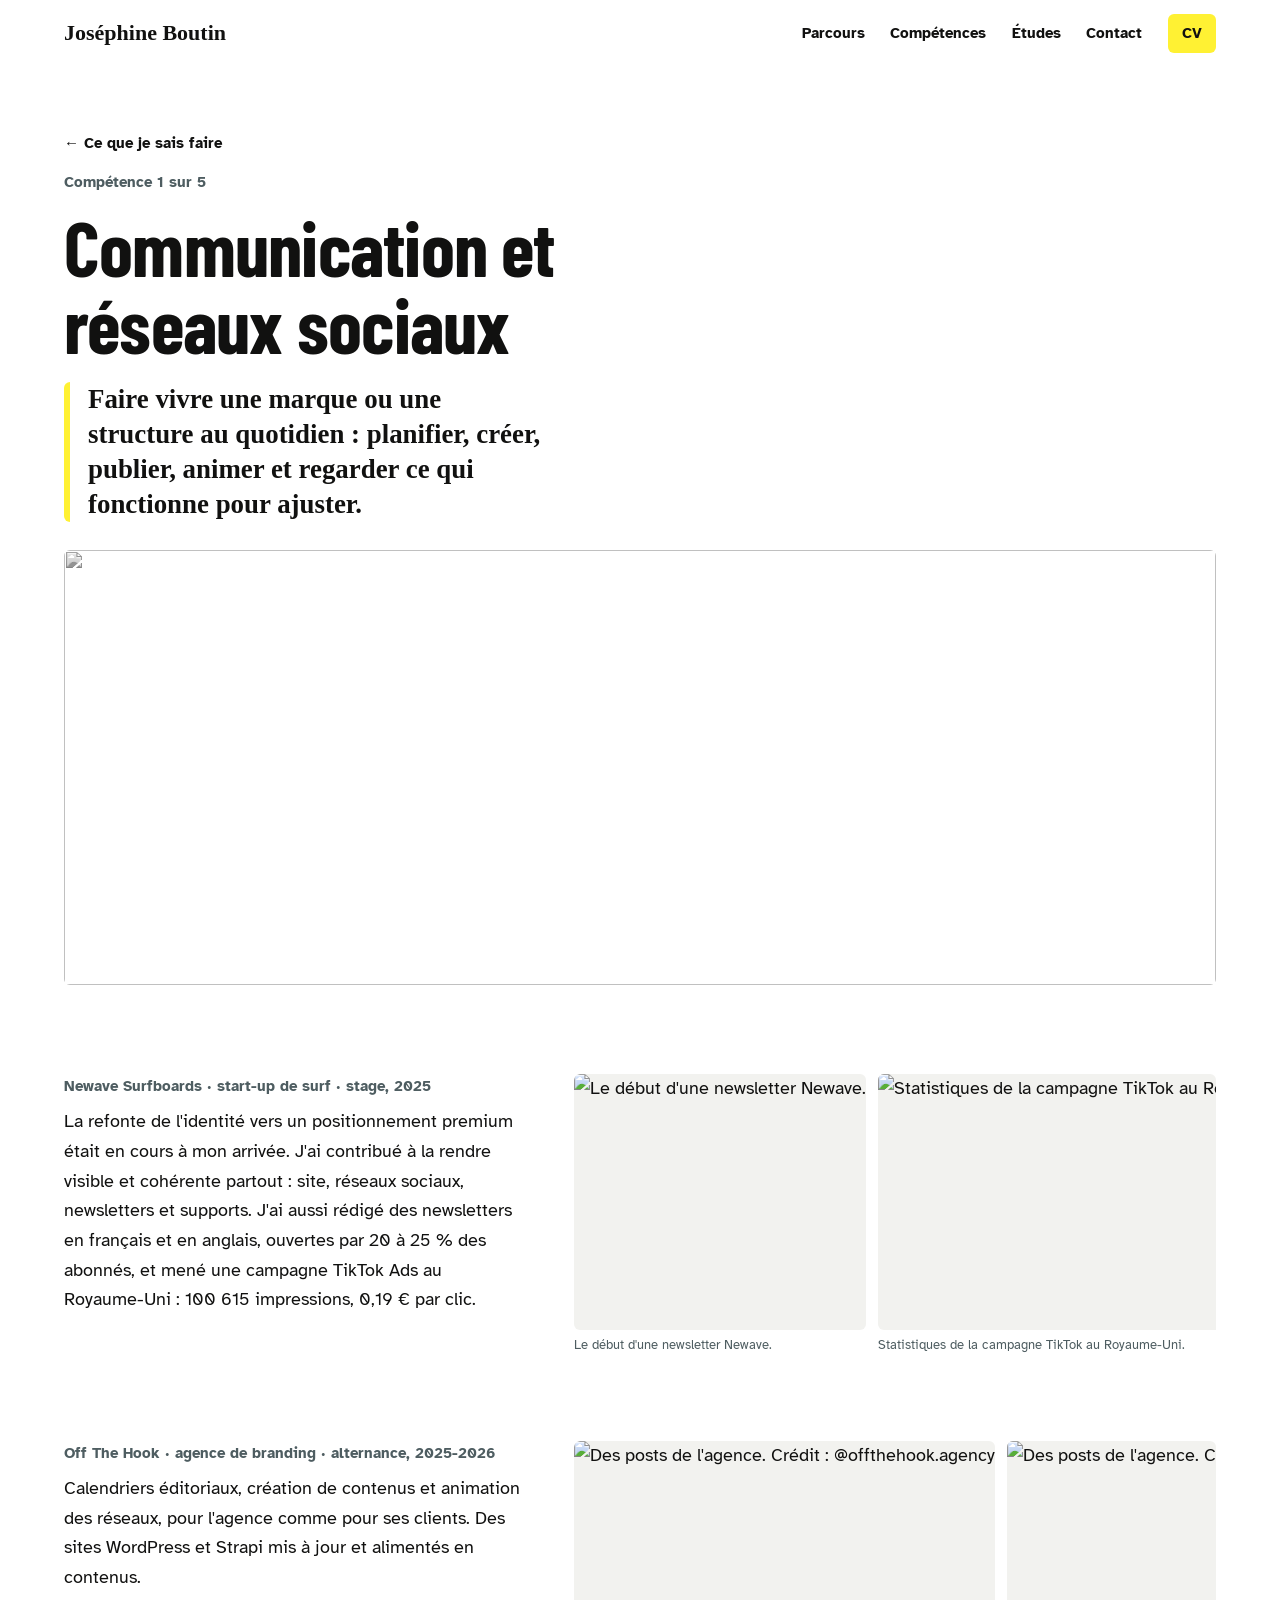
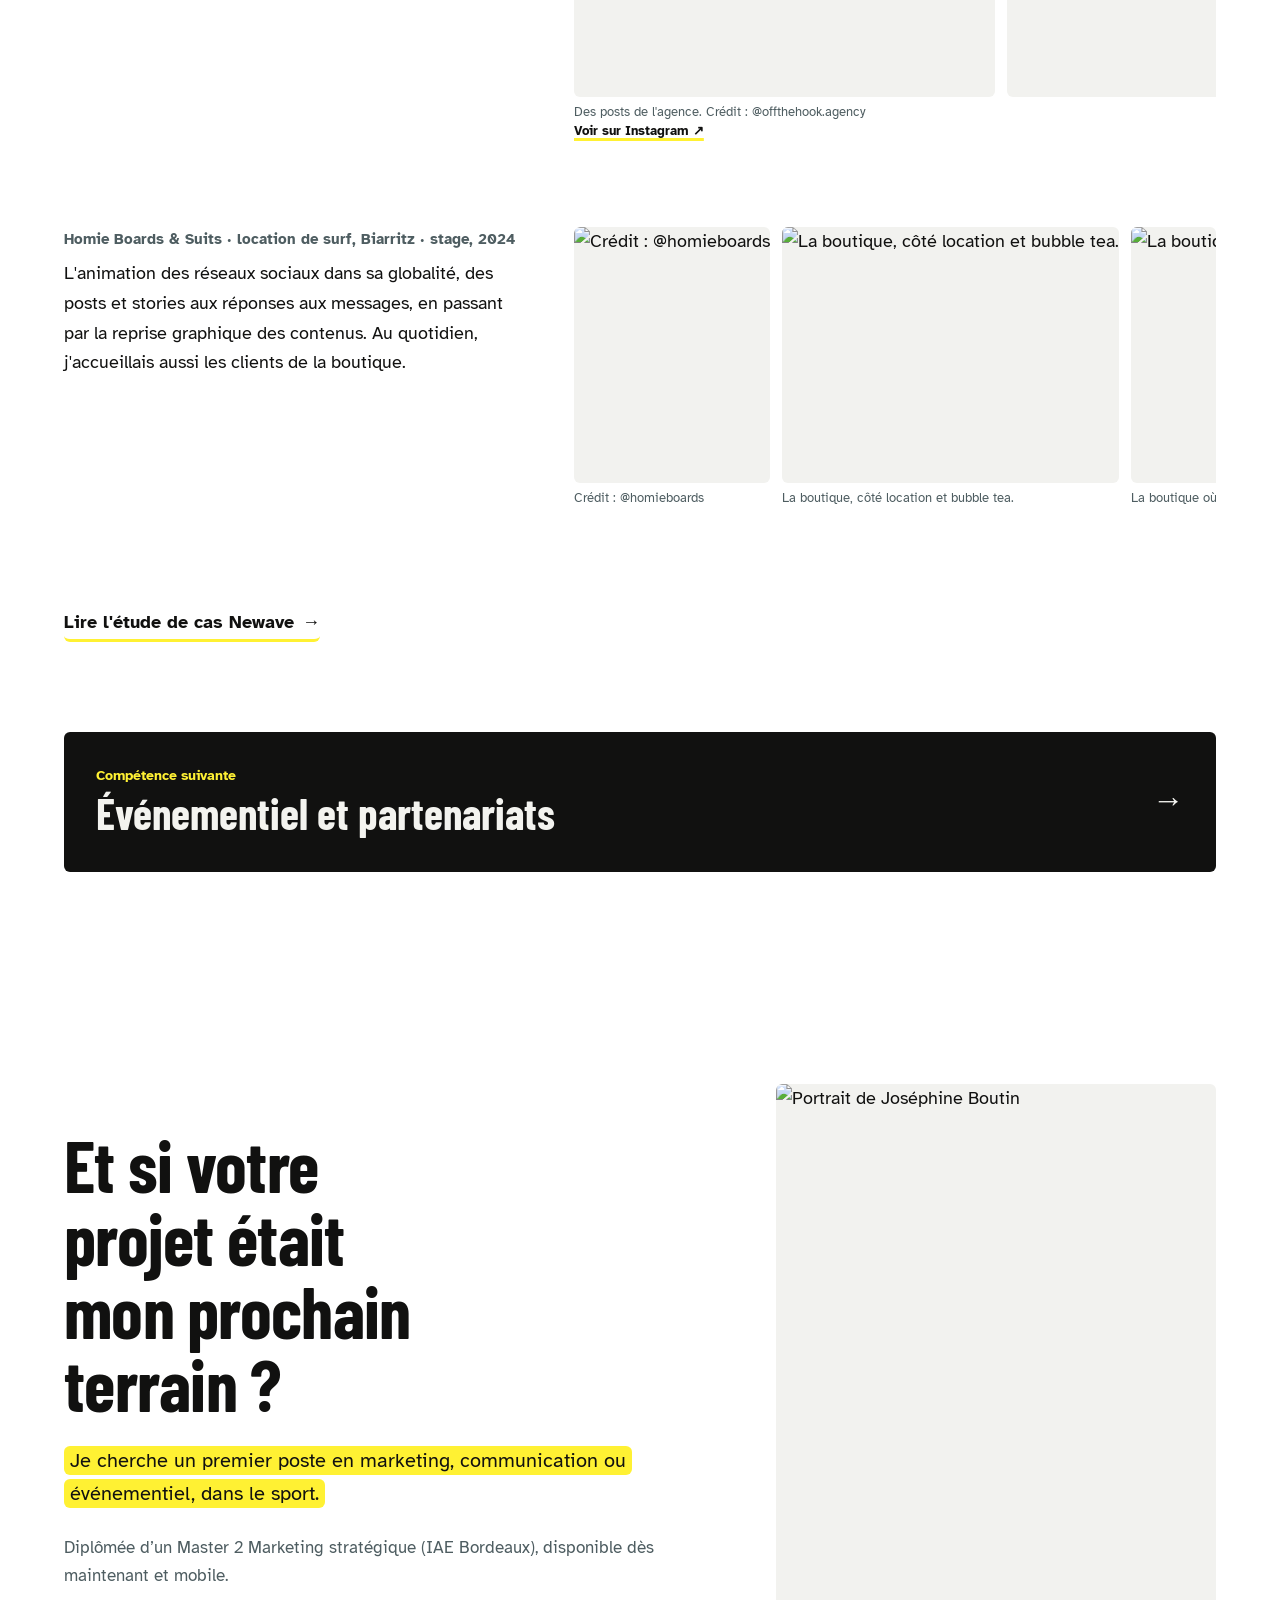
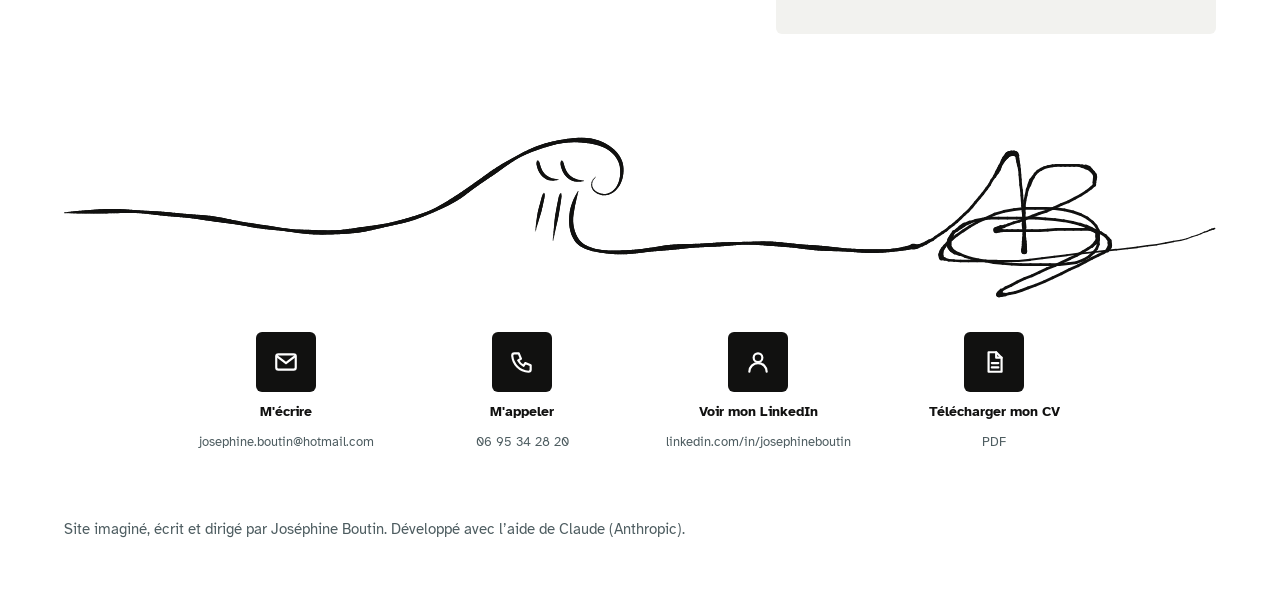
==== competence-communication.html @ 4673defe "Add files via upload" ====
<!doctype html>
<html lang="fr" class="pro" data-lock="">
<head>
<meta charset="utf-8">
<meta name="viewport" content="width=device-width, initial-scale=1, viewport-fit=cover">
<meta name="robots" content="noindex, nofollow">
<meta name="description" content="Communication et réseaux sociaux : exemples concrets et photos, portfolio de Joséphine Boutin.">
<title>Communication et réseaux sociaux, Joséphine Boutin</title>
<link rel="icon" href="images/favicon.ico" sizes="any">
<link rel="icon" type="image/png" sizes="32x32" href="images/favicon-32.png">
<link rel="icon" type="image/png" sizes="192x192" href="images/favicon-192.png">
<link rel="apple-touch-icon" href="images/apple-touch-icon.png">
<meta name="theme-color" content="#111110">
<meta property="og:type" content="website">
<meta property="og:locale" content="fr_FR">
<meta property="og:site_name" content="Joséphine Boutin, portfolio">
<meta property="og:title" content="Communication et réseaux sociaux, Joséphine Boutin">
<meta property="og:description" content="Communication et réseaux sociaux : exemples concrets et photos, portfolio de Joséphine Boutin.">
<meta property="og:image" content="https://josephineboutin.github.io/portfolio-sport/images/partage.jpg">
<meta property="og:image:width" content="1200">
<meta property="og:image:height" content="630">
<meta property="og:image:alt" content="Joséphine Boutin, marketing, communication et événementiel au service du sport">
<meta name="twitter:card" content="summary_large_image">
<link rel="stylesheet" href="https://api.fontshare.com/v2/css?f[]=zodiak@1&display=swap">
<link rel="preconnect" href="https://fonts.googleapis.com">
<link rel="preconnect" href="https://fonts.gstatic.com" crossorigin>
<link rel="stylesheet" href="https://fonts.googleapis.com/css2?family=Barlow+Condensed:wght@500;600;700&family=Atkinson+Hyperlegible:ital,wght@0,400;0,700;1,400&display=swap">
<link rel="stylesheet" href="assets/site.css">
</head>
<body>
<header class="bar">
  <div class="wrap">
    <a class="brand" href="index.html">Joséphine Boutin</a>
    <nav class="nav" aria-label="Sections"><a href="index.html#parcours">Parcours</a><a href="index.html#competences">Compétences</a><a href="index.html#etudes">Études</a><a href="index.html#contact">Contact</a><a class="nav-cv" href="cv-josephine-boutin.pdf" target="_blank" rel="noopener">CV</a></nav>
    <div class="toggle" id="mini-toggle" role="group" aria-label="Choisir la lecture">
      <span class="knob" aria-hidden="true"></span>
      <button type="button" data-mode="strategie" aria-pressed="true">Stratégie</button>
      <button type="button" data-mode="terrain" aria-pressed="false">Terrain</button>
    </div>
  </div>
  <span class="progress" aria-hidden="true"></span>
</header>
<main id="top">
  <header class="wrap sk-head">
    <a class="back" href="index.html#competences">← Ce que je sais faire</a>
    <span class="lbl">Compétence 1 sur 5</span>
    <h1 class="titre">Communication et réseaux sociaux</h1>
    <p class="sk-intro">Faire vivre une marque ou une structure au quotidien : planifier, créer, publier, animer et regarder ce qui fonctionne pour ajuster.</p>
  </header>
  <figure class="wrap sk-hero"><img src="images/carte-communication.jpg" alt="" style="view-transition-name:ph-communication;object-position:50% 50%"></figure>
  <section class="wrap sk-list">
    <article class="ex"><div><p class="ex-l">Newave Surfboards · start-up de surf · stage, 2025</p><div class="ex-t"><p>La refonte de l'identité vers un positionnement premium était en cours à mon arrivée. J'ai contribué à la rendre visible et cohérente partout : site, réseaux sociaux, newsletters et supports. J'ai aussi rédigé des newsletters en français et en anglais, ouvertes par 20 à 25 % des abonnés, et mené une campagne TikTok Ads au Royaume-Uni : 100 615 impressions, 0,19 € par clic.</p></div></div><div class="strip"><figure><img src="images/newave-newsletter-net.jpg" alt="Le début d'une newsletter Newave." data-cap="Le début d'une newsletter Newave." loading="lazy"><figcaption>Le début d'une newsletter Newave.</figcaption></figure><figure><img src="images/newave-doc-tiktok.jpg" alt="Statistiques de la campagne TikTok au Royaume-Uni." data-cap="Statistiques de la campagne TikTok au Royaume-Uni." loading="lazy"><figcaption>Statistiques de la campagne TikTok au Royaume-Uni.</figcaption></figure><figure><img src="images/newave-doc-site.jpg" alt="Supports graphiques disponibles sur les pages produit du site." data-cap="Supports graphiques disponibles sur les pages produit du site." loading="lazy"><figcaption>Supports graphiques disponibles sur les pages produit du site.</figcaption></figure></div></article>
    <article class="ex"><div><p class="ex-l">Off The Hook · agence de branding · alternance, 2025-2026</p><div class="ex-t"><p>Calendriers éditoriaux, création de contenus et animation des réseaux, pour l'agence comme pour ses clients. Des sites WordPress et Strapi mis à jour et alimentés en contenus.</p></div></div><div class="strip"><figure><img src="images/oth-insta-1.jpg" alt="Des posts de l'agence. Crédit : @offthehook.agency" data-cap="Des posts de l'agence. Crédit : @offthehook.agency" loading="lazy"><figcaption>Des posts de l'agence. Crédit : @offthehook.agency <a class="ig" href="https://www.instagram.com/offthehook.agency/" target="_blank" rel="noopener">Voir sur Instagram ↗</a></figcaption></figure><figure><img src="images/oth-insta-2.jpg" alt="Des posts de l'agence. Crédit : @offthehook.agency" data-cap="Des posts de l'agence. Crédit : @offthehook.agency" loading="lazy"></figure></div></article>
    <article class="ex"><div><p class="ex-l">Homie Boards & Suits · location de surf, Biarritz · stage, 2024</p><div class="ex-t"><p>L'animation des réseaux sociaux dans sa globalité, des posts et stories aux réponses aux messages, en passant par la reprise graphique des contenus. Au quotidien, j'accueillais aussi les clients de la boutique.</p></div></div><div class="strip"><figure><img src="images/homie-planches.jpg" alt="Crédit : @homieboards" data-cap="Crédit : @homieboards" loading="lazy"><figcaption>Crédit : @homieboards</figcaption></figure><figure><img src="images/homie-boutique-2.jpg" alt="La boutique, côté location et bubble tea." data-cap="La boutique, côté location et bubble tea." loading="lazy"><figcaption>La boutique, côté location et bubble tea.</figcaption></figure><figure><img src="images/homie-boutique-1.jpg" alt="La boutique où je travaillais en 2024." data-cap="La boutique où je travaillais en 2024." loading="lazy"><figcaption>La boutique où je travaillais en 2024.</figcaption></figure><figure><img src="images/homie-avis.jpg" alt="Un avis laissé par un client sur Google." data-cap="Un avis laissé par un client sur Google." loading="lazy"><figcaption>Un avis laissé par un client sur Google.</figcaption></figure></div></article>
    <a class="sk-related" href="etude-newave.html">Lire l'étude de cas Newave <i aria-hidden="true">→</i></a>
  </section>
  <div class="wrap"><a class="sk-next" href="competence-evenementiel.html"><span><small>Compétence suivante</small><b>Événementiel et partenariats</b></span><i aria-hidden="true">→</i></a></div>
  <footer class="wrap end" id="contact" aria-labelledby="t-end">
    <div class="end-head">
      <div class="end-txt">
    <h2 class="titre" id="t-end">Et si votre projet était mon prochain terrain ?</h2>
    <p class="lead"><span class="hl hl-lead">Je cherche un premier poste en marketing, communication ou événementiel, dans le sport.</span></p>
    <p class="lead-sub">Diplômée d’un Master 2 Marketing stratégique (IAE Bordeaux), disponible dès maintenant et mobile.</p>
      </div>
      <figure class="portrait"><img src="images/portrait-josephine.jpg" alt="Portrait de Joséphine Boutin" width="1200" height="1500"></figure>
    </div>
    <canvas class="sign" id="sign" aria-label="Ma signature : une ligne qui devient vague, puis mes initiales"></canvas>
    <div class="contact">
      <a class="c-mail" href="mailto:josephine.boutin@hotmail.com"><span class="ic"><svg viewBox="0 0 24 24" aria-hidden="true"><rect x="3" y="5" width="18" height="14" rx="2"></rect><path d="M3.5 6.5 12 13l8.5-6.5"></path></svg></span>M'écrire<small>josephine.boutin@hotmail.com</small></a>
      <a class="c-tel" href="tel:+33695342820"><span class="ic"><svg viewBox="0 0 24 24" aria-hidden="true"><path d="M5 4h4l2 5-2.5 1.5a11 11 0 0 0 5 5L15 13l5 2v4a2 2 0 0 1-2 2A16 16 0 0 1 3 6a2 2 0 0 1 2-2"></path></svg></span>M'appeler<small>06 95 34 28 20</small></a>
      <a class="c-in" href="https://www.linkedin.com/in/josephineboutin/" target="_blank" rel="noopener"><span class="ic"><svg viewBox="0 0 24 24" aria-hidden="true"><circle cx="12" cy="8" r="4"></circle><path d="M4 21a8 8 0 0 1 16 0"></path></svg></span>Voir mon LinkedIn<small>linkedin.com/in/josephineboutin</small></a>
      <a class="c-cv" href="cv-josephine-boutin.pdf" target="_blank" rel="noopener"><span class="ic"><svg viewBox="0 0 24 24" aria-hidden="true"><path d="M7 3h7l5 5v13H7z"></path><path d="M14 3v5h5"></path><path d="M10 13h6M10 17h6"></path></svg></span>Télécharger mon CV<small>PDF</small></a>
    </div>
  </footer>
  <p class="wrap proto">Site imaginé, écrit et dirigé par Joséphine Boutin. Développé avec l’aide de Claude (Anthropic).</p>
</main>
<canvas id="wake" aria-hidden="true"></canvas>
<canvas id="wipe" aria-hidden="true"></canvas>
<div class="cursor" aria-hidden="true"></div>
<script src="assets/site.js"></script>
</body>
</html>
---- assets/site.css ----
/* Layout : ouverture plein écran avec la courbe en fond et le choix de lecture, cartes des études, étude de cas en chapitres avec une barre de chapitres collante, bande de visuels horizontale, bande jaune, conclusion en preuves décalées, signature et contacts. */
@property --bg { syntax: "<color>"; inherits: true; initial-value: #FFFFFF; }
@property --fg { syntax: "<color>"; inherits: true; initial-value: #111110; }
@property --soft { syntax: "<color>"; inherits: true; initial-value: #4E5D61; }
@property --surface { syntax: "<color>"; inherits: true; initial-value: #EEF4F5; }
@property --ink { syntax: "<color>"; inherits: true; initial-value: #111110; }
@property --field { syntax: "<color>"; inherits: true; initial-value: #DCE8EA; }
@property --zw { syntax: "<number>"; inherits: true; initial-value: 340; }
@property --zls { syntax: "<length-percentage>"; inherits: true; initial-value: 0em; }

:root {
  /* Palette validée */
  --jaune: #FFF133;
  --jaune-pale: #FFF7B0;
  --encre: #111110;
  --galet: #F3F3EF;
  --ocean: #16323A;
  --ocean-profond: #0C1E24;
  --gris-clair: #B4B3AA;
  /* Rôles, lecture Stratégie */
  --bg: #FFFFFF;
  --fg: #111110;
  --soft: #4E5D61;
  --surface: #EEF4F5;
  --ink: #111110;
  --field: #DCE8EA;
  --zw: 340;
  --curvefill: #FFF7B0;
  --zls: 0em;
  /* Polices validées */
  --f-sig: "Zodiak-Variable", "Zodiak", Georgia, "Times New Roman", serif;
  --f-titre: "Barlow Condensed", "Arial Narrow", sans-serif;
  --f-texte: "Atkinson Hyperlegible", "Helvetica Neue", Arial, sans-serif;
  --ease: cubic-bezier(.65, 0, .25, 1);
  --t: 700ms;
  color-scheme: light;
  transition: --bg var(--t) var(--ease), --fg var(--t) var(--ease), --soft var(--t) var(--ease),
              --surface var(--t) var(--ease), --ink var(--t) var(--ease), --field var(--t) var(--ease),
              --zw 1100ms var(--ease), --zls 1100ms var(--ease);
}
:root[data-lecture="terrain"] {
  --bg: #0C1E24;
  --fg: #F3F3EF;
  --soft: #A3B6BA;
  --surface: #13303A;
  --field: #275868;
  --ink: #FFF133;
  --zw: 900;
  --zls: -0.025em;
  color-scheme: dark;
}
:root.instant, :root.instant *, :root.instant *::before, :root.instant *::after { transition: none !important; }
@media (prefers-reduced-motion: reduce) {
  :root { transition: none; }
  *, *::before, *::after { transition-duration: 0ms !important; animation: none !important; }
}
html { scroll-behavior: smooth; }
@media (prefers-reduced-motion: reduce) { html { scroll-behavior: auto; } }
body { margin: 0; overflow-x: clip; background: var(--bg); color: var(--fg); font-family: var(--f-texte); font-size: 18px; line-height: 1.65; -webkit-font-smoothing: antialiased; }
body::before { content: ""; position: fixed; inset: 0 0 auto; height: env(safe-area-inset-top, 0px); z-index: 30; background: var(--bg); }
/* Grille : une seule colonne de contenu de 1240 px au plus, des marges latérales qui grandissent avec l'écran, et une échelle d'espacements unique */
:root { --gut: clamp(20px, 5vw, 72px); --maxw: 1240px; --edge: max(var(--gut), (100vw - var(--maxw)) / 2); --s-section: clamp(72px, 9vw, 128px); --s-block: clamp(32px, 4vw, 56px); --s-gap: 24px; }
.wrap { max-width: calc(var(--maxw) + 2 * var(--gut)); box-sizing: border-box; margin-inline: auto; padding-left: max(var(--gut), env(safe-area-inset-left, 0px)); padding-right: max(var(--gut), env(safe-area-inset-right, 0px)); }
p, blockquote, figure { margin: 0; }
h1, h2, h3, h4 { margin: 0; text-wrap: balance; }
a { color: inherit; }
:focus-visible { outline: 3px solid var(--ocean); outline-offset: 3px; border-radius: 4px; }
:root[data-lecture="terrain"] :focus-visible { outline-color: var(--jaune); }

.titre { font-family: var(--f-titre); font-weight: 700; line-height: 1.02; }
.disp { font-family: var(--f-sig); font-weight: var(--zw); letter-spacing: var(--zls); line-height: .96; text-wrap: balance; }
.lbl { font-size: 15px; font-weight: 700; color: var(--soft); }
.hl { background: linear-gradient(transparent 58%, var(--jaune) 58%); padding-inline: 2px; -webkit-box-decoration-break: clone; box-decoration-break: clone; }
.hl-lead { background: var(--jaune); color: var(--encre); padding: 1px 6px; border-radius: 4px; }
:root[data-lecture="terrain"] .hl.hl-lead { background: var(--jaune); color: var(--encre); }
:root[data-lecture="terrain"] .hl { background: none; color: var(--jaune); }
.check { font-size: .8em; font-weight: 700; background: var(--jaune-pale); color: var(--encre); padding: 1px 8px; border-radius: 999px; white-space: nowrap; }

/* Barre */
.bar { position: sticky; top: env(safe-area-inset-top, 0px); z-index: 25; background: color-mix(in srgb, var(--bg) 90%, transparent); backdrop-filter: blur(10px); -webkit-backdrop-filter: blur(10px); }
.bar .wrap { display: flex; align-items: center; justify-content: space-between; gap: 16px; padding-block: 14px; min-height: 40px; }
.brand { font-family: var(--f-sig); font-weight: 800; font-size: 22px; text-decoration: none; white-space: nowrap; }
.progress { position: absolute; left: 0; bottom: 0; height: 3px; width: 100%; background: var(--ocean); transform-origin: 0 50%; transform: scaleX(0); }
:root[data-lecture="terrain"] .progress { background: var(--jaune); }
.toggle { position: relative; display: grid; grid-template-columns: 1fr 1fr; background: var(--surface); border-radius: 999px; padding: 4px; flex-shrink: 0; transition: opacity 400ms var(--ease), transform 400ms var(--ease); }
.toggle.away { opacity: 0; transform: translateY(-8px); pointer-events: none; }
.toggle button { position: relative; z-index: 1; appearance: none; border: 0; background: none; font-family: var(--f-texte); font-weight: 700; font-size: 15px; color: var(--fg); padding: 9px 18px; border-radius: 999px; cursor: pointer; transition: color var(--t) var(--ease); }
.toggle button[aria-pressed="true"] { color: var(--encre); }
.toggle .knob { position: absolute; z-index: 0; top: 4px; bottom: 4px; left: 4px; width: calc(50% - 4px); border-radius: 999px; background: var(--jaune); transition: transform var(--t) var(--ease); }
:root[data-lecture="terrain"] .toggle .knob { transform: translateX(100%); }
@media (max-width: 420px) { .toggle button { padding: 8px 12px; font-size: 14px; } .brand { font-size: 17px; } }

/* Diptyque */
.duo { display: grid; }
.duo > .v, .tracks > .v { grid-area: 1 / 1; min-width: 0; transition: opacity 520ms var(--ease), transform 620ms var(--ease), filter 520ms var(--ease), visibility 0s linear 0s; }
:root:not([data-lecture="terrain"]) .duo > .v[data-v="terrain"],
:root[data-lecture="terrain"] .duo > .v[data-v="strategie"],
:root:not([data-lecture="terrain"]) .tracks > .v[data-v="terrain"],
:root[data-lecture="terrain"] .tracks > .v[data-v="strategie"] {
  opacity: 0; transform: translateY(14px); filter: blur(4px); visibility: hidden; pointer-events: none;
  transition: opacity 360ms var(--ease), transform 360ms var(--ease), filter 360ms var(--ease), visibility 0s linear 360ms;
}

/* Scènes avec courbe en fond */
.stage { position: relative; overflow: hidden; }
.curve { position: absolute; inset: 0; }
.curve canvas { position: absolute; inset: 0; width: 100%; height: 100%; display: block; }
.stage > .wrap { position: relative; z-index: 1; pointer-events: none; }
.stage > .wrap a, .stage > .wrap button { pointer-events: auto; }
.pin { position: absolute; z-index: 3; width: 30px; height: 30px; margin: -15px 0 0 -15px; border: 0; padding: 0; background: none; cursor: pointer; opacity: 0; transform: scale(.4); transition: opacity 400ms var(--ease), transform 500ms var(--ease); }
.pin.on { opacity: 1; transform: none; }
@keyframes pulse { 0%, 100% { transform: scale(1); opacity: .6; } 50% { transform: scale(1.25); opacity: .25; } }
.pin::after { content: ""; position: absolute; inset: 2px; border-radius: 50%; border: 2px solid var(--jaune); animation: pulse 2.6s var(--ease) infinite; }
.pin::before { content: ""; position: absolute; inset: 7px; border-radius: 50%; background: var(--jaune); box-shadow: 0 0 0 3px var(--encre); transition: transform 250ms var(--ease); }
.pin.formation::before { background: var(--ocean); box-shadow: 0 0 0 3px var(--encre), inset 0 0 0 2px #FFFFFF; }
.pin.formation::after { border-color: var(--ocean); }
.pin.suite::before { background: #FFFFFF; box-shadow: 0 0 0 3px var(--encre); }
.pin:hover::before, .pin:focus-visible::before, .pin[aria-expanded="true"]::before { transform: scale(1.35); }
:root[data-lecture="terrain"] .pin, :root[data-lecture="terrain"] .pin.on { opacity: 0; pointer-events: none; }
.pin-label { position: absolute; left: 50%; bottom: 30px; transform: translateX(-50%); white-space: nowrap; font-family: var(--f-texte); font-weight: 700; font-size: 13px; color: var(--encre); background: #FFFFFF; padding: 2px 9px; border-radius: 999px; box-shadow: 0 1px 4px rgba(17,17,16,.14); pointer-events: none; }
.pin.below .pin-label { bottom: auto; top: 30px; }
@media (max-width: 760px) { .pin-label { display: none; } }
.tip { position: absolute; z-index: 6; pointer-events: none; width: min(340px, 80vw); background: var(--encre); color: var(--galet); border-radius: 12px; padding: 14px 16px; font-size: 15px; line-height: 1.5; box-shadow: 0 10px 30px rgba(17,17,16,.2); }
.tip strong { display: block; font-family: var(--f-titre); font-size: 22px; line-height: 1.1; color: var(--jaune); margin-bottom: 4px; }
.tip .when { display: block; font-weight: 700; color: var(--gris-clair); font-size: 13px; margin-bottom: 2px; }
.tick, .axis { position: absolute; z-index: 2; font-size: 13px; font-weight: 700; color: var(--soft); white-space: nowrap; pointer-events: none; transition: opacity 400ms var(--ease); }
.tick { transform: translateX(-50%); }
.axis { font-weight: 400; }
.curve-title { position: absolute; z-index: 2; margin: 0; font-size: clamp(24px, 2.4vw, 32px); color: var(--fg); pointer-events: none; }
.legend-pins { position: absolute; z-index: 2; left: var(--edge); display: flex; gap: 14px; font-size: 13px; font-weight: 700; color: var(--soft); pointer-events: none; transition: opacity 400ms var(--ease); }
.legend-pins i { display: inline-block; width: 11px; height: 11px; border-radius: 50%; margin-right: 6px; vertical-align: -1px; box-shadow: 0 0 0 2px var(--encre); }
@media (max-width: 760px) { .curve[data-curve="newave"] .tick { display: none; } }
:root[data-lecture="terrain"] .tick, :root[data-lecture="terrain"] .axis, :root[data-lecture="terrain"] .legend-pins { opacity: 0; }

/* Ouverture */
.hero .stage-text { padding-block: var(--s-block) 0; display: grid; gap: var(--s-gap); }
.hero .who { font-size: clamp(52px, 8vw, 112px); line-height: .9; }
.hero h1 { font-size: clamp(28px, 3.4vw, 46px); line-height: 1.12; max-width: 30em; }
.hero .intro { font-size: 18px; max-width: 60ch; }
.chooser { display: grid; grid-template-columns: repeat(2, minmax(0, 260px)); gap: 16px; margin-top: 8px; }
@media (max-width: 560px) { .chooser { grid-template-columns: 1fr 1fr; } }
.choice { appearance: none; text-align: left; border: 2px solid var(--fg); background: var(--bg); color: var(--fg); border-radius: 16px; padding: 14px 16px; cursor: pointer; display: grid; gap: 4px; font-family: var(--f-texte); transition: background var(--t) var(--ease), color var(--t) var(--ease), transform 250ms var(--ease), border-color var(--t) var(--ease); }
.choice:hover { transform: translateY(-3px); }
.choice b { font-family: var(--f-sig); font-weight: 800; font-size: 26px; line-height: 1; }
.choice span { font-size: 14px; line-height: 1.4; }
.choice[aria-pressed="true"] { background: var(--jaune); color: var(--encre); border-color: var(--jaune); }
.hero .stage-foot { height: clamp(280px, 30vw, 380px); }

/* Cartes */
.projects { padding-block: var(--s-section); display: grid; gap: var(--s-block); }
.projects > h2 { font-size: clamp(30px, 3.4vw, 42px); }
.cards { display: grid; grid-template-columns: repeat(3, minmax(0, 1fr)); gap: var(--s-gap); }
@media (max-width: 880px) { .cards { grid-template-columns: 1fr; } }
.card { position: relative; display: grid; grid-template-rows: auto 1fr auto; gap: 18px; min-height: 320px; padding: 24px; text-decoration: none; overflow: hidden; border-radius: 16px; background: var(--surface); isolation: isolate; transition: color 400ms var(--ease), transform 400ms var(--ease); }
.card .ph { position: absolute; inset: 0; z-index: -1; opacity: 0; transform: scale(1.06); transition: opacity 500ms var(--ease), transform 900ms var(--ease); }
.card .ph::after { content: ""; position: absolute; inset: 0; background: linear-gradient(180deg, rgba(17,17,16,.1), rgba(17,17,16,.78)); }
.card h3 { font-size: clamp(26px, 2.6vw, 32px); }
.card .meta { display: flex; justify-content: space-between; gap: 12px; align-items: baseline; font-size: 15px; }
.card .go { font-weight: 700; display: inline-flex; gap: 8px; }
.card .go i { font-style: normal; transition: transform 300ms var(--ease); }
.card .pill { justify-self: start; font-size: 14px; font-weight: 700; padding: 4px 12px; border-radius: 999px; background: var(--jaune); color: var(--encre); }
.card .soon { color: var(--soft); }
.card .ph-label { position: absolute; top: 20px; right: 20px; font-size: 13px; font-weight: 700; color: var(--galet); opacity: 0; transition: opacity 400ms var(--ease); }
@media (hover: hover) {
  .card:hover, .card:focus-visible { color: var(--galet); transform: translateY(-4px); }
  .card:hover .ph, .card:focus-visible .ph { opacity: 1; transform: scale(1); }
  .card:hover .soon, .card:focus-visible .soon { color: var(--gris-clair); }
  .card:hover .go i, .card:focus-visible .go i { transform: translateX(6px); }
  .card:hover .ph-label, .card:focus-visible .ph-label { opacity: .85; }
}
@media (hover: none) { .card { color: var(--galet); } .card .ph { opacity: 1; transform: none; } .card .soon { color: var(--gris-clair); } .card .ph-label { opacity: .85; } }
.ph-a { background: radial-gradient(120% 90% at 75% 110%, #2D6D78 0%, #16323A 50%, #0B1A1F 100%); }
.ph-b { background: radial-gradient(90% 90% at 20% 100%, #4A5A3A 0%, #2A2F26 50%, #161714 100%); }
.ph-c { background: radial-gradient(80% 80% at 70% 30%, #6A5D2C 0%, #332D1A 50%, #171510 100%); }
.ph-d { background: linear-gradient(180deg, #9FC3C9 0%, #3E6E78 45%, #16323A 100%); }
.ph-e { background: radial-gradient(90% 80% at 50% 0%, #FFF133 0%, #C9A92B 35%, #3A3015 100%); }
.doc-a { background: linear-gradient(160deg, #FFFFFF 0%, #EEF4F5 100%); }
.doc-b { background: linear-gradient(160deg, #FFF7B0 0%, #FFFFFF 100%); }
.doc-c { background: linear-gradient(160deg, #DCE8EA 0%, #FFFFFF 100%); }

/* Étude de cas */
.case-stage .stage-text { padding-block: var(--s-section) 0; display: grid; gap: var(--s-gap); }
.case-stage .facts { pointer-events: auto; margin-top: 8px; }
.case-stage h2 { font-size: clamp(40px, 5.6vw, 76px); max-width: 18ch; }
.case-stage .stage-foot { height: clamp(320px, 36vw, 440px); }
.case-head { padding-block: 24px 40px; }
.facts { display: grid; grid-template-columns: repeat(3, minmax(0, 1fr)); gap: var(--s-gap); margin: 0; }
.facts > div { background: color-mix(in srgb, var(--surface) 92%, transparent); border-radius: 14px; padding: 18px 20px; display: grid; gap: 4px; align-content: start; min-width: 0; }
.facts dt { font-size: 14px; font-weight: 700; color: var(--soft); }
.facts dd { margin: 0; font-size: 16px; line-height: 1.5; }
@media (max-width: 760px) { .facts { grid-template-columns: 1fr; } }

/* Barre de chapitres */
.chapbar { position: sticky; top: calc(env(safe-area-inset-top, 0px) + 68px); z-index: 15; }
.chapbar .wrap { display: flex; align-items: center; justify-content: center; gap: 16px; padding-block: 8px; }
.chapbar .inner { display: flex; align-items: center; gap: 14px; background: color-mix(in srgb, var(--bg) 88%, transparent); backdrop-filter: blur(10px); -webkit-backdrop-filter: blur(10px); border-radius: 999px; padding: 6px 8px 6px 14px; box-shadow: 0 4px 18px rgba(17,17,16,.08); max-width: 100%; overflow-x: auto; scrollbar-width: none; }
.chapbar canvas { width: 120px; height: 40px; flex: 0 0 auto; }
.chapbar a { flex: 0 0 auto; text-decoration: none; font-weight: 700; font-size: 15px; padding: 7px 14px; border-radius: 999px; color: var(--soft); transition: background 300ms var(--ease), color 300ms var(--ease); }
.chapbar a b { font-family: var(--f-sig); font-weight: 800; margin-right: 6px; }
.chapbar a.on { background: var(--jaune); color: var(--encre); }
@media (max-width: 640px) { .chapbar canvas { display: none; } .chapbar a { font-size: 14px; padding: 6px 10px; } }

.chap { padding-block: var(--s-section); scroll-margin-top: 110px; }
.chap.alt { background: var(--surface); }
.chap .wrap { display: grid; grid-template-columns: minmax(0, 1fr) minmax(0, 3fr); gap: var(--s-block); }
@media (max-width: 860px) { .chap .wrap { grid-template-columns: 1fr; gap: var(--s-gap); } }
.chap-head { display: grid; gap: 10px; align-content: start; }
.chap-num { font-family: var(--f-sig); font-weight: var(--zw); font-size: clamp(64px, 8vw, 120px); line-height: .8; color: var(--ink); }
.chap-head h3 { font-size: clamp(38px, 4.4vw, 58px); }
.chip { justify-self: start; font-size: 14px; font-weight: 700; padding: 4px 12px; border-radius: 999px; background: var(--surface); }
.chap.alt .chip, .chap.alt .aside, .chap.alt .kpis > div, .chap.alt .spec span { background: var(--bg); }
.v { display: grid; gap: 24px; align-content: start; }
.v p { max-width: 62ch; }
.cite { display: grid; gap: 8px; }
.cite blockquote { font-family: var(--f-sig); font-style: italic; font-weight: 500; font-size: clamp(26px, 2.8vw, 36px); line-height: 1.22; max-width: 30ch; }
.cite.big blockquote { font-weight: 900; font-size: clamp(34px, 4.2vw, 56px); line-height: 1; color: var(--ink); }
.cite cite { max-width: 62ch; }
.heard { display: grid; gap: 10px; justify-items: start; }
.heard q { quotes: "«\00a0" "\00a0»"; font-family: var(--f-sig); font-style: italic; font-weight: 500; font-size: clamp(18px, 1.6vw, 21px); line-height: 1.35; background: var(--surface); padding: 10px 16px; border-radius: 16px 16px 16px 4px; max-width: 46ch; }
.heard q:nth-of-type(2) { margin-left: clamp(16px, 4vw, 48px); }
.chap.alt .heard q { background: var(--bg); }
.kpis.three { grid-template-columns: repeat(3, minmax(0, 1fr)); }
@media (max-width: 760px) { .kpis.three { grid-template-columns: 1fr; } }
.cite cite { font-style: normal; font-size: 14px; font-weight: 700; color: var(--soft); }
.aside { background: var(--surface); border-radius: 14px; padding: 18px 20px; font-size: 16px; max-width: 62ch; }
.aside b { display: block; margin-bottom: 2px; }
.spec { display: flex; flex-wrap: wrap; gap: 8px; }
.spec span { font-size: 15px; font-weight: 700; padding: 6px 12px; border-radius: 999px; background: var(--surface); }
.kpis { display: grid; grid-template-columns: repeat(4, minmax(0, 1fr)); gap: 14px; }
.kpis > div { background: var(--surface); border-radius: 14px; padding: 18px 18px 16px; display: grid; gap: 6px; min-width: 0; }
.kpis b { font-family: var(--f-sig); font-weight: 800; white-space: nowrap; font-size: clamp(26px, 2.9vw, 40px); line-height: 1; font-variant-numeric: tabular-nums; }
.kpis span { font-size: 15px; color: var(--soft); }
@media (max-width: 760px) { .kpis { grid-template-columns: repeat(2, minmax(0, 1fr)); } }
.since { margin-top: 0; background: var(--ocean); color: var(--galet); border-radius: 16px; padding: 22px 24px; display: grid; gap: 8px; max-width: 760px; }
.since h4 { font-family: var(--f-titre); font-size: 26px; color: var(--jaune); }

/* Bande horizontale */
.tracks > .v, :root .tracks > .v[data-v] { transition: opacity 520ms var(--ease), filter 520ms var(--ease), visibility 0s linear 0s !important; }
:root:not([data-lecture="terrain"]) .tracks > .v[data-v="terrain"], :root[data-lecture="terrain"] .tracks > .v[data-v="strategie"] { transition: opacity 360ms var(--ease), filter 360ms var(--ease), visibility 0s linear 360ms !important; }
.band { position: relative; }
.band .sticky { position: sticky; top: 0; height: 100vh; box-sizing: border-box; padding-top: 72px; overflow: hidden; display: grid; grid-template-columns: minmax(0, 1fr); align-content: center; gap: 24px; }
.band-head { display: flex; justify-content: space-between; align-items: end; gap: 16px; flex-wrap: wrap; padding-top: 70px; }
.band-head h3 { font-size: clamp(40px, 4.6vw, 62px); }
.tracks { display: grid; }
.tracks > .v { grid-area: 1 / 1; }
.track-h { display: flex; gap: var(--s-gap); padding-left: var(--edge); padding-right: var(--edge); will-change: transform; width: max-content; }
.shot { flex: 0 0 min(78vw, calc((100vh - 300px) * 4 / 3)); display: grid; gap: 12px; align-content: start; }
@media (max-width: 640px) { .track-h .shot { flex-basis: min(80vw, calc((100vh - 320px) * 4 / 5)); } .track-h .shot .img { aspect-ratio: 4 / 5; } }
.shot .img { aspect-ratio: 4 / 3; max-width: 100%; border-radius: 16px; position: relative; overflow: hidden; }
.shot .img span { position: absolute; left: 16px; bottom: 14px; font-size: 14px; font-weight: 700; color: var(--galet); }
.shot .img.doc { box-shadow: inset 0 0 0 2px var(--field); }
.shot .img.doc span { color: var(--encre); }
.shot figcaption { font-size: 16px; line-height: 1.45; max-width: 44ch; display: grid; gap: 4px; }
.shot figcaption b { display: block; font-size: 14px; line-height: 1.3; color: var(--soft); }
.band.static .sticky { position: static; height: auto; padding-block: var(--s-section); }
.band.static .track-h { overflow-x: auto; width: auto; scroll-snap-type: x mandatory; padding-bottom: 12px; }
.band.static .shot { scroll-snap-align: start; }

/* Bande jaune et autocritique */
.yellow { background: var(--jaune); color: var(--encre); }
.yellow .wrap { padding-block: var(--s-section); display: grid; gap: var(--s-gap); }
.yellow .retiens { font-size: clamp(28px, 3vw, 40px); }
.yellow .lesson { font-family: var(--f-sig); font-weight: 800; font-size: clamp(30px, 4.6vw, 60px); line-height: 1.06; max-width: 22ch; }
.yellow .lbl, .yellow cite { color: var(--encre); }
.yellow cite { font-style: normal; font-weight: 700; font-size: 15px; }
.redo { padding-block: 80px; }
.redo .box { background: var(--surface); border-radius: 20px; padding: clamp(22px, 3vw, 40px); display: grid; gap: 22px; }
.redo h3 { font-size: clamp(30px, 3.4vw, 42px); }
.redo ol { margin: 0; padding: 0; list-style: none; display: grid; grid-template-columns: repeat(3, minmax(0, 1fr)); gap: 20px; counter-reset: r; }
.redo li { counter-increment: r; display: grid; gap: 8px; align-content: start; }
.redo li::before { content: counter(r); font-family: var(--f-sig); font-weight: 800; font-size: 44px; line-height: 1; color: var(--ink); }
.redo li b { font-family: var(--f-titre); font-size: 22px; line-height: 1.1; }
@media (max-width: 860px) { .redo ol { grid-template-columns: 1fr; } }

/* Conclusion */
.end { padding-block: var(--s-section) 24px; display: grid; grid-template-columns: minmax(0, 1fr); gap: var(--s-gap); }
.end h2 { font-size: clamp(40px, 5.6vw, 76px); max-width: 16ch; }
.end .lead { font-size: 20px; max-width: 56ch; }
.proofs { display: grid; grid-template-columns: minmax(0, 1fr); gap: var(--s-gap); margin-top: 16px; }
@media (max-width: 640px) { .proofs { gap: 16px; } .proof { width: 100%; box-sizing: border-box; } .proofs .proof.pending { transform: translateX(-32px); } .proofs .proof:nth-child(even).pending { transform: translateX(32px); } }
.proof { width: min(560px, 100%); box-sizing: border-box; background: var(--surface); border-radius: 18px; padding: 20px 24px; display: grid; gap: 6px; transition: opacity 800ms var(--ease), transform 900ms var(--ease); }
.proof:nth-child(even) { justify-self: end; }
.proof b { font-family: var(--f-sig); font-weight: 800; font-size: 26px; line-height: 1.05; }
.proof p { font-size: 17px; }
.proof.pending { opacity: .001; transform: translateX(-90px); }
.proof:nth-child(even).pending { transform: translateX(90px); }
.sign { width: 100%; aspect-ratio: 1500 / 250; max-width: 100%; display: block; margin-top: var(--s-block); }
.contact { display: grid; grid-template-columns: repeat(3, minmax(0, 240px)); justify-content: center; gap: 16px; padding-bottom: 24px; }
@media (max-width: 560px) { .contact { grid-template-columns: repeat(3, minmax(0, 1fr)); gap: 8px; } .contact small { font-size: 11px; overflow-wrap: anywhere; text-align: center; } }
.contact a, .contact a:hover, .contact a:visited { text-decoration: none !important; }
.contact a { display: grid; justify-items: center; gap: 8px; text-align: center; text-decoration: none; font-size: 14px; font-weight: 700; min-width: 0; }
.contact a span.ic { width: 60px; height: 60px; border-radius: 50%; display: grid; place-items: center; background: var(--jaune); color: var(--encre); transition: transform 300ms var(--ease); }

.contact svg { width: 26px; height: 26px; fill: none; stroke: currentColor; stroke-width: 2; stroke-linecap: round; stroke-linejoin: round; }
.contact small { font-weight: 400; color: var(--soft); font-size: 13px; user-select: all; }
.proto { padding-block: 16px 48px; color: var(--soft); font-size: 15px; }

/* Apparitions */
.reveal { transition: opacity 800ms var(--ease), transform 900ms var(--ease); }
.reveal.pending { opacity: .001; transform: translateY(28px); }

/* Vague de bascule, curseur et sillage */
#wipe, #wake { position: fixed; inset: 0; width: 100%; height: 100%; pointer-events: none; }
#wipe { z-index: 60; }
#wake { z-index: 40; }
.cursor { position: fixed; left: 0; top: 0; z-index: 70; width: 14px; height: 14px; margin: -7px 0 0 -7px; border-radius: 50%; background: var(--jaune); box-shadow: 0 0 0 2px var(--encre); pointer-events: none; transition: width 250ms var(--ease), height 250ms var(--ease), margin 250ms var(--ease), background 250ms var(--ease); }
.cursor.big { width: 42px; height: 42px; margin: -21px 0 0 -21px; background: color-mix(in srgb, var(--jaune) 35%, transparent); }
@media (hover: none), (pointer: coarse) { .cursor { display: none; } }



/* Menu de chapitres sur téléphone : libellé court, jamais coupé */
.chapbar .sh { display: none; }
@media (max-width: 640px) {
  .chapbar .wrap { justify-content: flex-start; }
  .chapbar .inner { padding: 5px; gap: 2px; margin-inline: auto; }
  .chapbar a { padding: 6px 9px; font-size: 13.5px; }
  .chapbar .lg { display: none; } .chapbar .sh { display: inline; }
}
/* Et ensuite ? */
.next { padding-block: var(--s-section); display: grid; gap: var(--s-block); }
.next h3 { font-size: clamp(30px, 3.4vw, 44px); }
.next-grid { display: grid; grid-template-columns: repeat(3, minmax(0, 1fr)); gap: 16px; }
@media (max-width: 900px) { .next-grid { grid-template-columns: 1fr; } }
.next-tile { display: grid; align-content: start; gap: 12px; padding: 28px 26px 30px; border-radius: 16px; background: var(--surface); text-decoration: none; color: var(--fg); min-height: 220px; }
.next-tile > .v { display: grid; gap: 12px; align-content: start; }
.next-switch { background: var(--fg); color: var(--bg); }
.next-kicker { font-size: 14px; font-weight: 700; color: var(--soft); }
.next-switch .next-kicker { color: var(--jaune); }
:root[data-lecture="terrain"] .next-switch .next-kicker { color: var(--encre); }
:root[data-lecture="terrain"] .next-switch { background: var(--jaune); color: var(--encre); }
.next-q { font-family: var(--f-sig); font-weight: 700; font-size: clamp(22px, 2vw, 27px); line-height: 1.2; }
.next-btn { justify-self: start; margin-top: 6px; appearance: none; border: 0; cursor: pointer; font: 700 16px var(--f-texte); padding: 12px 18px; border-radius: 999px; background: var(--jaune); color: var(--encre); display: inline-flex; gap: 10px; align-items: center; transition: transform 250ms var(--ease); }
:root[data-lecture="terrain"] .next-btn { background: var(--encre); color: var(--jaune); }
.next-btn i { font-style: normal; transition: transform 250ms var(--ease); }
.next-btn:hover { transform: translateY(-2px); }
.next-btn:hover i { transform: translateX(5px); }
.next-soon { justify-self: start; margin-top: auto; font-size: 14px; font-weight: 700; color: var(--soft); }
.next-case { grid-template-rows: auto auto 1fr; }
/* Contacts : une couleur par action au survol */
.contact a span.ic { transition: transform 300ms var(--ease), background-color 250ms var(--ease), color 250ms var(--ease); }
.contact a.c-mail { --c: #D93025; }
.contact a.c-tel { --c: #1E9E4A; }
.contact a.c-in { --c: #0A66C2; }
.contact a:hover span.ic, .contact a:focus-visible span.ic, :root.pro .contact a:hover span.ic, :root.pro .contact a:focus-visible span.ic { background: var(--c); color: #FFFFFF; transform: translateY(-4px); }
.contact a:hover, .contact a:focus-visible { color: var(--c); }
:root[data-lecture="terrain"] .contact a:hover, :root[data-lecture="terrain"] .contact a:focus-visible { color: var(--fg); }
@media (hover: none) { .contact a span.ic, :root.pro .contact a span.ic { background: var(--c); color: #FFFFFF; } }
/* ===== Version affirmée (comparatif) ===== */
.only-pro { display: none; }
:root.pro .only-pro { display: revert; }
:root.pro .only-soft { display: none !important; }
:root.pro { --surface: #F2F2EF; --field: #E3E3DE; --zw: 560; --curvefill: rgba(17,17,16,.05); }
:root.pro[data-lecture="terrain"] { --bg: #141413; --surface: #222220; --field: #3A3A36; --soft: #ABABA3; --zw: 900; --curvefill: rgba(243,243,239,.04); }
:root.pro body * { border-radius: 6px !important; }
:root.pro .legend-pins i { border-radius: 50% !important; }
:root.pro .titre { letter-spacing: -0.01em; }
/* Accueil : un positionnement plutôt qu'un mot générique */
:root.pro .pro-kicker { font-size: 15px; font-weight: 700; color: var(--soft); }
:root.pro .pro-pos { font-family: var(--f-titre); font-weight: 700; font-size: clamp(38px, 5vw, 72px); line-height: .98; letter-spacing: -0.015em; max-width: 20ch; margin: 0; }
:root.pro .pro-pos em { font-style: normal; background: var(--jaune); color: var(--encre); padding: 0 .12em; }
:root.pro .hero h1 { font-size: clamp(24px, 2.6vw, 34px); max-width: 34em; }
:root.pro .choice { border-width: 2px; }
:root.pro .choice b { font-weight: 700; }
/* Plus de surligneur : le gras porte l'accent */
:root.pro .hl { background: none; font-weight: 700; padding: 0; }
:root.pro .hl.hl-lead { background: var(--jaune); color: var(--encre); padding: 2px 6px; font-weight: 400; }
/* Citations droites et plus denses */
:root.pro .cite blockquote { font-style: normal; font-weight: 600; }
:root.pro .cite { border-left: 6px solid var(--jaune); padding-left: 22px; }
:root.pro .cite.big blockquote { font-weight: 900; }
:root.pro .heard q { font-style: normal; font-weight: 600; }
/* Fiche projet en aplat sombre */
:root.pro .case-stage .facts { grid-template-columns: repeat(5, minmax(0, 1fr)); gap: 0; background: var(--fg); color: var(--bg); }
:root.pro .case-stage .facts > div { background: none; padding: 20px 20px 22px; border-right: 1px solid color-mix(in srgb, var(--bg) 18%, transparent); }
:root.pro .case-stage .facts > div:last-child { border-right: 0; }
:root.pro .case-stage .facts dt { color: var(--jaune); }
:root[data-lecture="terrain"].pro .case-stage .facts { background: var(--surface); color: var(--fg); }
:root[data-lecture="terrain"].pro .case-stage .facts > div { border-color: rgba(243,243,239,.12); }
@media (max-width: 640px) { :root.pro .case-stage .facts { grid-template-columns: 1fr !important; } }
@media (max-width: 1000px) { :root.pro .case-stage .facts { grid-template-columns: repeat(2, minmax(0, 1fr)); } :root.pro .case-stage .facts > div { border-right: 0; border-bottom: 1px solid color-mix(in srgb, var(--bg) 18%, transparent); } }
/* Encadrés, chiffres et étiquettes */
:root.pro .aside { background: none; border-left: 6px solid var(--fg); padding: 4px 0 4px 22px; }
:root.pro .kpis > div { background: none; border-top: 4px solid var(--fg); padding: 16px 0 0; }
:root.pro .kpis b { font-weight: 800; }
:root.pro .spec span { background: none; box-shadow: inset 0 0 0 2px var(--fg); }
:root.pro .chip { background: var(--fg); color: var(--bg); }
:root.pro .chapbar .inner { box-shadow: 0 0 0 2px var(--fg); }
/* Cartes d'études : une liste nette */
:root.pro .card { background: var(--surface); border-top: 4px solid var(--fg); }
:root.pro .card .pill { background: none; padding: 0; color: var(--soft); }
:root.pro .card .pill::before { content: ""; display: inline-block; width: 10px; height: 10px; background: var(--jaune); margin-right: 8px; box-shadow: 0 0 0 2px var(--encre); vertical-align: 0; }
/* Moins d'effets secondaires */
:root.pro .pin::after { animation: none; opacity: 0; }
:root.pro .cursor, :root.pro #wake { display: none !important; }
:root.pro .proofs { grid-template-columns: repeat(3, minmax(0, 1fr)); gap: 16px; }
:root.pro .proof { width: auto; justify-self: stretch; margin: 0; background: var(--surface); padding: 26px 24px 28px; display: grid; align-content: start; gap: 10px; transition-delay: 0ms; }
:root.pro .proof::before { content: ""; width: 14px; height: 14px; background: var(--jaune); box-shadow: 0 0 0 2px var(--encre); margin-bottom: 6px; }
:root.pro .proof:nth-child(3n+2) { transition-delay: 120ms; }
:root.pro .proof:nth-child(3n) { transition-delay: 240ms; }
:root.pro .proofs .proof.pending { transform: translateY(32px); }
:root.pro .proofs .proof:nth-child(3n+1).pending { transform: translateX(-40px); }
:root.pro .proofs .proof:nth-child(3n).pending { transform: translateX(40px); }
@media (max-width: 900px) { :root.pro .proofs { grid-template-columns: repeat(2, minmax(0, 1fr)); } }
@media (max-width: 600px) { :root.pro .proofs { grid-template-columns: 1fr; } :root.pro .proofs .proof.pending { transform: translateY(24px) !important; } }
:root.pro .contact a span.ic { background: var(--fg); color: var(--bg); }
:root.pro .since { border-left: 6px solid var(--jaune); }
/* Bouton de comparaison */

/* ===== Plusieurs pages : images, cartes, décors ===== */
.shot .img img { position: absolute; inset: 0; width: 100%; height: 100%; object-fit: cover; display: block; }
.shot .img.doc img { object-fit: contain; background: var(--surface); }
.shot .img > span { display: none; }
.shot .img.missing > span { display: block; }
.card .ph img { width: 100%; height: 100%; object-fit: cover; display: block; }
:root.pro .card { grid-template-rows: auto 1fr; min-height: 360px; }
:root.pro .card .ph { opacity: .5; transform: none; }
:root.pro .card .ph img { filter: grayscale(1) contrast(.85) brightness(1.18); transition: filter 500ms var(--ease); }
:root.pro .card:hover .ph img, :root.pro .card:focus-visible .ph img { filter: grayscale(1) contrast(1.08); }
:root.pro .card .ph::after { background: #FFF133; mix-blend-mode: multiply; opacity: 0; transition: opacity 500ms var(--ease); }
.card-body { display: grid; gap: 14px; align-self: end; border-radius: 6px; transition: background-color 400ms var(--ease), padding 400ms var(--ease), color 400ms var(--ease); }
:root.pro .card:hover, :root.pro .card:focus-visible { color: var(--fg); }
:root.pro .card:hover .ph, :root.pro .card:focus-visible .ph { opacity: 1; }
:root.pro .card:hover .ph::after, :root.pro .card:focus-visible .ph::after { opacity: 1; }
:root.pro .card:hover .card-body, :root.pro .card:focus-visible .card-body { background: var(--encre); color: var(--galet); padding: 16px 18px; }
:root.pro .card:hover .card-body .soon, :root.pro .card:focus-visible .card-body .soon { color: var(--gris-clair); }
:root.pro .card:hover .pill, :root.pro .card:focus-visible .pill { color: var(--encre); }
@media (hover: none) { :root.pro .card { color: var(--fg); } :root.pro .card .ph { opacity: .5; } :root.pro .card .soon { color: var(--soft); } }
:root.pro .card.pressed { color: var(--fg); }
:root.pro .card.pressed .ph { opacity: 1; transition-duration: 180ms; }
:root.pro .card.pressed .ph img { filter: grayscale(1) contrast(1.08); transition-duration: 180ms; }
:root.pro .card.pressed .ph::after { opacity: 1; transition-duration: 180ms; }
:root.pro .card.pressed .card-body { background: var(--encre); color: var(--galet); padding: 16px 18px; transition-duration: 180ms; }
:root.pro .card.pressed .card-body .soon { color: var(--gris-clair); }
:root.pro .card.pressed .pill { color: var(--encre); }
:root.pro .card.pressed { transform: scale(.985); transition: transform 150ms var(--ease); }
.end.short { padding-top: var(--s-block); }
.back { display: inline-flex; gap: 8px; align-items: center; font-weight: 700; font-size: 15px; text-decoration: none; color: var(--soft); }
.back:hover { color: var(--fg); }
.binome { font-weight: 700; }
.case-stage .stage-text { padding-top: var(--s-block); }
/* Affiches et visuels verticaux : montrés en entier, sur un fond tiré de l'image elle-même */
.shot .img.poster img.bg { object-fit: cover; filter: blur(26px) brightness(.72) saturate(1.1); transform: scale(1.2); }
.shot .img.poster img.fg { object-fit: contain; top: 6%; bottom: 6%; height: 88%; filter: drop-shadow(0 10px 24px rgba(0,0,0,.35)); }
.case-stage h1 { font-size: clamp(40px, 5.6vw, 76px); max-width: 18ch; }
html.leaving body { opacity: 0; transition: opacity 300ms ease; }
/* Bandeau derrière la barre de chapitres : le texte ne passe plus autour de la pastille */
.chapbar::before { content: ""; position: absolute; inset: -4px 0 -10px; z-index: -1; background: color-mix(in srgb, var(--bg) 78%, transparent); backdrop-filter: blur(8px); -webkit-backdrop-filter: blur(8px); -webkit-mask: linear-gradient(#000 75%, transparent); mask: linear-gradient(#000 75%, transparent); pointer-events: none; }
.case-stage .curve { margin-top: 56px; }
@media (min-width: 761px) { .kpis:has(> div:nth-child(3):last-child) { grid-template-columns: repeat(3, minmax(0, 1fr)); } }
/* Bulles des graphiques : navigation et invitation */
.tip, .ltip, .lanes .ltip, .curve .tip { pointer-events: auto; }
.tip-nav { display: flex; align-items: center; gap: 10px; margin-top: 12px; padding-top: 10px; border-top: 1px solid rgba(255,255,255,.18); }
.ltip .tip-nav { border-top-color: rgba(0,0,0,.14); }
.tip-nav button { appearance: none; border: 0; cursor: pointer; font: 700 14px var(--f-texte); padding: 7px 12px; background: var(--jaune); color: var(--encre); }
.tip-nav .tip-prev { background: transparent; color: inherit; border: 1.5px solid currentColor; padding: 5px 10px; }
.tip-nav .tip-prev:disabled { opacity: .3; cursor: default; }
.tip-nav .tip-cnt { margin-left: auto; font-size: 13px; opacity: .7; }
.tip-nav .tip-next { order: 3; }
.curve-hint { display: flex; align-items: center; gap: 8px; margin-top: 8px; font-family: var(--f-texte); font-weight: 400; font-size: 14px; letter-spacing: 0; color: var(--soft); transition: opacity 500ms var(--ease); }
.curve-hint i { width: 10px; height: 10px; flex: 0 0 auto; background: var(--jaune); box-shadow: 0 0 0 2px var(--fg); }
:root.pro body .curve-hint i { border-radius: 50% !important; }
.curve-hint .h-m { display: none; }
.gap-lbl { position: absolute; z-index: 2; display: grid; gap: 2px; max-width: 210px; text-align: right; font-family: var(--f-texte); font-size: 13px; line-height: 1.3; color: var(--soft); pointer-events: none; transition: opacity 400ms var(--ease); }
.gap-lbl b { color: var(--fg); font-weight: 700; }
.gap-lbl b::after { content: " →"; }
.gap-lbl.mob { display: block; max-width: none; text-align: left; font-size: 12px; }
.gap-lbl.mob b::before { content: ""; display: inline-block; width: 9px; height: 9px; margin-right: 6px; background: var(--jaune); vertical-align: 0; }
.gap-lbl.mob b::after { content: " : "; }
.gap-lbl .g-m, .gap-lbl.mob .g-d { display: none; }
.gap-lbl.mob .g-m { display: inline; }
:root[data-lecture="terrain"] .gap-lbl { opacity: 0; }
@media (hover: none) { .curve-hint .h-d { display: none; } .curve-hint .h-m { display: inline; } }
.curve.used .curve-hint, .lanes.used .curve-hint { opacity: .45; }
:root[data-lecture="terrain"] .curve .curve-hint { opacity: 0; }
.lanes-title .curve-hint { font-size: 14px; }
@keyframes invite-p { 0% { box-shadow: 0 0 0 3px var(--encre), 0 0 0 3px rgba(255,241,51,.9); } 70%, 100% { box-shadow: 0 0 0 3px var(--encre), 0 0 0 16px rgba(255,241,51,0); } }
@keyframes invite-l { 0% { box-shadow: 0 0 0 3px var(--bg), 0 0 0 3px rgba(255,241,51,.9); } 70%, 100% { box-shadow: 0 0 0 3px var(--bg), 0 0 0 16px rgba(255,241,51,0); } }
:root.pro body .pin.invite::before { animation: invite-p 1.8s ease-out 1.2s 4; }
:root.pro body .lp.invite::before { animation: invite-l 1.8s ease-out 1.6s 4; }
.curve.used .pin.invite::before, .lanes.used .lp.invite::before { animation: none; }
/* Encadré « Et depuis » : dans la colonne du texte, sur toute sa largeur */
.chap .wrap > .since { grid-column: 2 / -1; max-width: none; }
@media (max-width: 860px) { .chap .wrap > .since { grid-column: 1 / -1; } }
.end .lead-sub { margin: 0; font-size: 17px; color: var(--soft); max-width: 60ch; }
.contact:has(.c-cv) { grid-template-columns: repeat(4, minmax(0, 220px)); }
@media (max-width: 560px) { .contact:has(.c-cv) { grid-template-columns: minmax(0, 1fr); } }
.contact a.c-cv { --c: #111110; }
:root[data-lecture="terrain"] .contact a.c-cv { --c: #FFF133; }
.heard .heard-s { font-size: 17px; line-height: 1.45; background: var(--surface); padding: 10px 16px; max-width: 46ch; }
.heard .heard-s:nth-of-type(2) { margin-left: clamp(16px, 4vw, 48px); }
.chap.alt .heard .heard-s { background: var(--bg); }
:root[data-lecture="terrain"] .case-stage .curve-title { opacity: 0; }
.case-stage .curve .curve-title { transition: opacity 400ms var(--ease); font-size: clamp(20px, 1.9vw, 26px); line-height: 1.15; max-width: 60%; white-space: normal; }
/* ---------- Photos de l'accueil (grand écran) ---------- */
.hero-ph { display: none; }
@media (min-width: 900px) {
  :root { --phw: clamp(280px, 30vw, 430px); }
  .hero .stage-text { padding-right: calc(var(--phw) + 56px); }
  .hero-ph { display: block; position: absolute; z-index: 3; margin: 0; right: max(var(--gut), env(safe-area-inset-right, 0px)); top: 0; width: var(--phw); height: calc(var(--phw) * 1.25); overflow: visible; background: #F2F2EF; will-change: width, height, top; }
  .hero-ph img { position: absolute; inset: 0; width: 100%; height: 100%; object-fit: cover; opacity: 0; transition: opacity 450ms var(--ease); }
  .hero-ph img.on { opacity: 1; }
  .hero-ph .hero-sig { position: absolute; left: -10%; width: 150%; bottom: 6%; opacity: 0; transition: opacity 300ms var(--ease); pointer-events: none; filter: drop-shadow(0 1px 2px rgba(0,0,0,.35)); }
  .hero-ph.signed .hero-sig { opacity: 1; }
}
.hero.stage { overflow-x: clip; overflow-y: visible; }
.pin-run { position: relative; z-index: 1; }
.pin-run .pin-space { height: var(--run, 0px); }
.pin-run > .stage-text { position: sticky; top: var(--stick, 72px); }
/* Version mobile : les photos sous le titre, qui se resserrent vers le centre */
.hero-mob { display: none; }
@media (max-width: 899px) {
  html { overflow-anchor: none; }
  .hero-mob { display: grid; place-items: center; position: relative; height: var(--mh, 340px); margin: 4px 0; }
  .hero-mob figure { position: relative; margin: 0; width: var(--mw, 272px); height: var(--mh, 340px); overflow: hidden; background: #F2F2EF; }
  .hero-mob img { position: absolute; inset: 0; width: 100%; height: 100%; object-fit: cover; opacity: 0; transition: opacity 400ms var(--ease); }
  .hero-mob img.on { opacity: 1; }
  .hero-mob .hero-sig { position: absolute; left: 50%; bottom: 0; width: 230px; transform: translateX(-40%); opacity: 0; transition: opacity 300ms var(--ease); pointer-events: none; filter: drop-shadow(0 1px 2px rgba(0,0,0,.35)); }
  .hero-mob.signed .hero-sig { opacity: 1; }
}

/* ---------- Bulle d'explication (accueil, première visite) ---------- */
.hint { position: relative; pointer-events: auto; max-width: 440px; margin-top: 4px; background: var(--encre); color: var(--galet); padding: 14px 44px 14px 16px; font-size: 15px; line-height: 1.45; opacity: 0; transform: translateY(8px); transition: opacity 400ms var(--ease), transform 400ms var(--ease), background-color 400ms var(--ease), color 400ms var(--ease); }
:root[data-lecture="terrain"] .hint { background: #F2F2EF; color: #141413; }
.hint.on { opacity: 1; transform: none; }
.hint::before { content: ""; position: absolute; top: -8px; left: var(--ax, 70%); width: 16px; height: 16px; background: inherit; transform: rotate(45deg); }
:root.pro body .hint::before { border-radius: 2px !important; }
.hint b { color: var(--jaune); }
:root[data-lecture="terrain"] .hint b { color: #141413; background: var(--jaune); padding: 0 4px; }
.hint .x { position: absolute; top: 8px; right: 8px; width: 30px; height: 30px; border: 0; background: none; color: inherit; font-size: 22px; line-height: 1; cursor: pointer; }
.hint .ok { display: inline-block; margin-top: 10px; appearance: none; border: 0; background: var(--jaune); color: var(--encre); font: 700 14px var(--f-texte); padding: 8px 14px; cursor: pointer; }
.choice.pulse { animation: choice-pulse 1.6s ease-in-out 3; }
@keyframes choice-pulse { 0%, 100% { box-shadow: 0 0 0 0 rgba(255,241,51,0); } 50% { box-shadow: 0 0 0 8px rgba(255,241,51,.55); } }
/* Étiquette du bandeau, la première fois que le bouton apparaît */
.bar .toggle-tag { position: absolute; top: calc(100% - 4px); right: var(--edge); z-index: 30; background: var(--encre); color: var(--galet); font-size: 14px; font-weight: 700; padding: 8px 12px; opacity: 0; transform: translateY(-6px); transition: opacity 350ms var(--ease), transform 350ms var(--ease); pointer-events: none; white-space: nowrap; }
:root[data-lecture="terrain"] .bar .toggle-tag { background: #F2F2EF; color: #141413; }
.bar .toggle-tag::before { content: ""; position: absolute; top: -6px; right: 40px; width: 12px; height: 12px; background: inherit; transform: rotate(45deg); }
.bar .toggle-tag.on { opacity: 1; transform: none; }
@media (prefers-reduced-motion: reduce) { .choice.pulse { animation: none; } }

/* ---------- Parcours côté Terrain : les sports, piste par piste ---------- */
.hero .stage-foot { position: relative; z-index: 2; pointer-events: none; height: clamp(460px, 36vw, 500px); }
.lanes { position: absolute; inset: 0; display: grid; grid-template-rows: auto 1fr; gap: 28px; padding-top: 40px; padding-bottom: 24px; opacity: 0; visibility: hidden; transition: opacity 500ms var(--ease), visibility 0s 500ms; }
:root[data-lecture="terrain"] .lanes { opacity: 1; visibility: visible; pointer-events: auto; transition: opacity 600ms var(--ease) 150ms, visibility 0s; }
:root[data-lecture="terrain"] #curve-home { opacity: 0; transition: opacity 400ms var(--ease); }
#curve-home { transition: opacity 600ms var(--ease) 150ms; }
.lanes-title { margin: 0; font-size: clamp(24px, 2.4vw, 32px); align-self: end; }
.lanes-plot { position: relative; display: grid; grid-template-rows: repeat(5, minmax(0, 1fr)) 28px; }
.lane { position: relative; }
.lane-line { position: absolute; left: var(--a); width: calc(var(--b) - var(--a)); top: 50%; height: 4px; margin-top: -2px; border-radius: 4px !important; background: var(--jaune); transform-origin: left center; transform: scaleX(0); transition: transform 1100ms var(--ease) var(--d); }
.lane.live .lane-line { background: linear-gradient(90deg, var(--jaune) 0, var(--jaune) calc(100% - 48px), rgba(255,241,51,0)); }
:root[data-lecture="terrain"] .lane-line { transform: none; }
.lane-cap { position: absolute; left: var(--a); top: calc(50% + 9px); font-size: 13px; color: var(--soft); white-space: nowrap; }
.lane-cap b { color: var(--fg); font-weight: 700; }
.lanes-band { position: absolute; z-index: 0; top: 0; bottom: 28px; left: var(--a); width: calc(var(--b) - var(--a)); background: rgba(255,255,255,.05); }
.band-cap { position: absolute; left: 10px; bottom: 6px; font-size: 12px; font-weight: 700; color: var(--soft); white-space: nowrap; }
.lanes-axis { position: relative; border-top: 1px solid var(--line, #3A3A36); }
.lt { position: absolute; left: var(--x); top: 8px; transform: translateX(-50%); font-size: 12px; font-weight: 700; color: var(--soft); white-space: nowrap; }
.lt.now { transform: translateX(-100%); }
.lp { position: absolute; z-index: 3; left: var(--x); top: 50%; width: 28px; height: 28px; margin: -14px 0 0 -14px; border: 0; padding: 0; background: none; cursor: pointer; opacity: 0; transform: scale(.4); transition: opacity 400ms var(--ease) 900ms, transform 500ms var(--ease) 900ms; }
:root[data-lecture="terrain"] .lp { opacity: 1; transform: none; }
.lp::before { content: ""; position: absolute; inset: 7px; border-radius: 50% !important; background: var(--jaune); box-shadow: 0 0 0 3px var(--bg); transition: transform 250ms var(--ease); }
.lp:hover::before, .lp:focus-visible::before, .lp[aria-expanded="true"]::before { transform: scale(1.35); }
.lp.lp-band { top: 16px; }
:root.pro body .lp::before { border-radius: 50% !important; }
:root.pro body .lp, :root.pro body .lane-line { border-radius: 4px !important; }
.lp.lp-band .lp-label { left: 30px; bottom: auto; top: 3px; transform: none; background: none; color: var(--fg); padding: 0; }
.lane.late .lane-cap { left: auto; right: 0; }
.lp-label { position: absolute; left: 50%; bottom: 26px; transform: translateX(-50%); white-space: nowrap; font-weight: 700; font-size: 13px; color: var(--encre); background: #F2F2EF; padding: 2px 9px; pointer-events: none; }
.lp.end .lp-label { left: auto; right: -4px; transform: none; }
.lp.start .lp-label { left: -4px; transform: none; }
.ltip { position: absolute; z-index: 6; pointer-events: none; width: min(340px, 82vw); background: #F2F2EF; color: #141413; padding: 14px 16px; font-size: 15px; line-height: 1.5; box-shadow: 0 10px 30px rgba(0,0,0,.35); }
.ltip strong { display: block; font-family: var(--f-titre); font-size: 22px; line-height: 1.1; margin-bottom: 4px; }
.ltip .when { display: block; font-weight: 700; color: #5c5c56; font-size: 13px; margin-bottom: 2px; }
@media (max-width: 760px) { .lp-label { display: none; } .lane-cap { font-size: 12px; } .lt { font-size: 11px; } .lt.mob-hide, .lt.now { display: none; } }
@media (prefers-reduced-motion: reduce) { .lane-line, .lp, .lanes { transition: none; } }

@media (max-width: 560px) {
  .contact { grid-template-columns: minmax(0, 1fr); max-width: 340px; margin-inline: auto; gap: 14px; }
  .contact a { grid-template-columns: 48px minmax(0, 1fr); justify-items: start; align-items: center; text-align: left; column-gap: 14px; row-gap: 0; }
  .contact a span.ic { width: 48px; height: 48px; grid-row: span 2; }
  .contact small { text-align: left; overflow-wrap: normal; font-size: 13px; }
}
body { animation: pagein 450ms ease both; }
@keyframes pagein { from { opacity: 0; } to { opacity: 1; } }
@media (prefers-reduced-motion: reduce) { body { animation: none; } }
/* Portrait de conclusion */
.end-head { display: grid; grid-template-columns: minmax(0, 1fr) min(440px, 38vw); gap: var(--s-block); align-items: center; }
.end-head .end-txt { display: grid; align-content: center; gap: var(--s-gap); padding-block: var(--s-block); }
.end-head .end-txt h2 { max-width: 13ch; }
.end-head .portrait { display: block; margin: 0; width: 100%; aspect-ratio: 4 / 5; max-height: 72vh; overflow: hidden; background: #F2F2EF; }
.end-head .portrait img { width: 100%; height: 100%; object-fit: cover; object-position: 50% 30%; display: block; }
@media (max-width: 760px) {
  .end-head { grid-template-columns: minmax(0, 1fr); margin-right: 0; }
  .end-head .portrait { order: -1; max-width: 340px; }
  .end-head .end-txt { padding-block: 0; }
}

/* ===== Version sport ===== */
@view-transition { navigation: auto; }
::view-transition-old(root), ::view-transition-new(root) { animation-duration: 320ms; }
::view-transition-group(*) { animation-duration: 520ms; animation-timing-function: cubic-bezier(.2,.7,.2,1); }
:root[data-lock] .toggle, :root[data-lock] .bar .toggle-tag { display: none !important; }
[id] { scroll-margin-top: 84px; }

/* Barre de navigation */
.nav { display: flex; align-items: center; gap: clamp(14px, 2vw, 26px); font-weight: 700; font-size: 15px; }
.nav a { color: var(--fg); text-decoration: none; position: relative; }
.nav a:not(.nav-cv)::after { content: ""; position: absolute; left: 0; right: 0; bottom: -4px; height: 3px; background: var(--jaune); transform: scaleX(0); transform-origin: left; transition: transform 250ms var(--ease); }
.nav a:not(.nav-cv):hover::after, .nav a.on::after { transform: none; }
.nav .nav-cv { background: var(--jaune); color: var(--encre); padding: 7px 14px; border-radius: 6px; }
.nav .nav-cv:hover { background: var(--encre); color: var(--jaune); }
@media (max-width: 760px) { .nav a:not(.nav-cv) { display: none; } }

/* Accueil : texte et chiffres */
.hero .sport-intro { font-size: clamp(17px, 1.35vw, 19px); line-height: 1.65; max-width: 62ch; margin: 0; }
:root.pro .hero h1.pro-pos { font-size: clamp(36px, 4.6vw, 68px); line-height: 1; max-width: 780px; }
.kpis.sk { grid-template-columns: repeat(4, minmax(0, 1fr)); margin-top: 8px; max-width: 780px; position: relative; }
.kpis.sk > div { min-width: 0; }
.kpis.sk span { font-size: 14px; line-height: 1.35; }
@media (max-width: 760px) { .kpis.sk { grid-template-columns: repeat(2, minmax(0, 1fr)); gap: 20px 14px; } }

/* La carte retournée (easter egg) */
:root.pro .kpis.sk > .egg { border-top: 0; padding: 0; perspective: 900px; }
.egg button { all: unset; display: block; position: relative; width: 100%; height: 100%; min-height: 96px; cursor: pointer; transform-style: preserve-3d; transition: transform 700ms cubic-bezier(.2,.7,.2,1); border-radius: 6px; }
.egg button:focus-visible { outline: 3px solid var(--fg); outline-offset: 3px; }
.egg .face { position: absolute; inset: 0; border-radius: 6px; backface-visibility: hidden; -webkit-backface-visibility: hidden; display: grid; align-content: center; justify-items: start; padding: 12px 14px; gap: 4px; }
.egg .back { background: var(--jaune); color: var(--encre); overflow: hidden; }
.egg .back i { font-style: normal; font-family: var(--f-sig); font-weight: 800; font-size: clamp(30px, 3vw, 40px); line-height: 1; }
.egg .back small { font-weight: 700; font-size: 13px; }
.egg .back { place-items: center; justify-items: center; }
.egg .dots { display: flex; gap: 8px; }
.egg .dots i { width: 10px; height: 10px; border-radius: 50% !important; background: var(--encre); }
@keyframes egg-buzz { 0%, 86%, 100% { transform: rotate(0); } 88% { transform: rotate(-2.5deg) translateX(-1px); } 90% { transform: rotate(2.5deg) translateX(1px); } 92% { transform: rotate(-2deg); } 94% { transform: rotate(2deg); } 96% { transform: rotate(-1deg); } }
.egg button:not([aria-expanded="true"]) .back { animation: egg-buzz 3.2s ease-in-out 1.5s infinite; }
.egg button:hover .back { animation-play-state: paused; }
@media (prefers-reduced-motion: reduce) { .egg button .back { animation: none !important; } }
.egg .front { background: var(--encre); color: var(--galet); transform: rotateY(180deg); }
.egg .front b { color: var(--jaune); }
.egg .front span { color: var(--galet); }
.egg button:hover:not([aria-expanded="true"]) { transform: translateY(-3px) rotate(-1.5deg); }
.egg button[aria-expanded="true"] { transform: rotateY(180deg); }
.egg-note { position: absolute; z-index: 5; right: 0; top: calc(100% + 12px); width: min(380px, 100%); background: var(--encre); color: var(--galet); border-radius: 6px; padding: 14px 16px; font-size: 15px; line-height: 1.5; opacity: 0; transform: translateY(-6px); pointer-events: none; transition: opacity 300ms var(--ease) 250ms, transform 300ms var(--ease) 250ms; }
.egg-note.on { opacity: 1; transform: none; pointer-events: auto; }
.egg-note::before { content: ""; position: absolute; top: -6px; right: 40px; width: 12px; height: 12px; background: inherit; transform: rotate(45deg); }

/* Parcours pro : bande gris clair, pour le séparer des chiffres */
.hero.stage { isolation: isolate; }
.hero.stage::after { content: ""; position: absolute; left: 0; right: 0; top: var(--pf, 100%); bottom: 0; background: var(--surface); z-index: -1; pointer-events: none; }

/* Frise sportive : bande anthracite */
.sport-band { --bg: #141413; --fg: #F3F3EF; --surface: #222220; --field: #3A3A36; --soft: #ABABA3; background: var(--bg); color: var(--fg); }
.sport-band .sb-inner { position: relative; height: clamp(460px, 36vw, 520px); }
.sport-band .lanes { position: absolute; inset: 0; opacity: 1; visibility: visible; pointer-events: auto; padding-top: 56px; padding-bottom: 40px; }
.sport-band .lp { opacity: 1; transform: none; }
.sport-band .lane-line { transform: scaleX(0); }
.sport-band.in .lane-line { transform: none; }
.sport-band .lp-label { background: #F2F2EF; color: #141413; }

/* Compétences */
.skills-sec { padding-block: clamp(72px, 9vw, 128px) 0; }
.skills-sec > .titre { margin: 0 0 12px; font-size: clamp(30px, 3.4vw, 42px); }
.skills-sec .sec-lead { max-width: 60ch; margin: 0 0 32px; color: var(--soft); }
.skills { display: grid; grid-template-columns: repeat(3, minmax(0, 1fr)); gap: 16px; }
@media (max-width: 1000px) { .skills { grid-template-columns: repeat(2, minmax(0, 1fr)); } }
@media (max-width: 640px) { .skills { grid-template-columns: 1fr; } }
.skill { position: relative; display: grid; align-content: start; gap: 8px; min-height: 200px; padding: 22px 22px 20px; border-radius: 6px; background: var(--surface); color: var(--fg); text-decoration: none; overflow: hidden; isolation: isolate; }
.skill .sk-ph { position: absolute; inset: 0; z-index: -1; opacity: 0; transition: opacity 450ms var(--ease); }
.skill .sk-ph img { width: 100%; height: 100%; object-fit: cover; transform: scale(1.06); transition: transform 900ms var(--ease); filter: grayscale(1); }
.skill .sk-ph::after { content: ""; position: absolute; inset: 0; background: linear-gradient(180deg, rgba(17,17,16,.25), rgba(17,17,16,.88)); }
.skill .sk-sq { width: 14px; height: 14px; background: var(--jaune); border-radius: 3px; }
.skill b { font-family: var(--f-sig); font-weight: 800; font-size: clamp(22px, 2vw, 27px); line-height: 1.05; margin-top: 6px; }
.skill .sk-t { font-size: 16px; line-height: 1.5; color: var(--soft); transition: color 300ms var(--ease); }
.skill .go { margin-top: auto; padding-top: 14px; font-weight: 700; font-size: 15px; }
.skill .go i { font-style: normal; display: inline-block; transition: transform 250ms var(--ease); }
@media (hover: hover) {
  .skill:hover .sk-ph, .skill:focus-visible .sk-ph { opacity: 1; }
  .skill:hover .sk-ph img, .skill:focus-visible .sk-ph img { transform: none; }
  .skill:hover, .skill:focus-visible { color: var(--galet); }
  .skill:hover .sk-t, .skill:focus-visible .sk-t { color: #E3E3DE; }
  .skill:hover .go i { transform: translateX(5px); }
}
@media (hover: none) {
  .skill { padding-top: 0; }
  .skill .sk-ph { position: relative; inset: auto; z-index: 0; opacity: 1; margin: 0 -22px 10px; height: 150px; }
  .skill .sk-ph::after { background: none; }
}

/* Études : intro et choix de lecture */
.projects .et-intro { display: grid; gap: 14px; max-width: 70ch; margin: 0 0 28px; }
.projects .et-intro p { margin: 0; }
.projects .et-read { font-weight: 700; }
.projects .chooser { margin: 4px 0 12px; max-width: 760px; }
.projects .et-note { font-size: 14px; color: var(--soft); margin: 0 0 32px; }
.projects .card { background: var(--surface); }

/* Pages de compétence */
.sk-head { padding-block: clamp(32px, 5vw, 64px) 28px; display: grid; gap: 14px; }
.sk-head .back { font-weight: 700; text-decoration: none; color: var(--fg); width: max-content; }
.sk-head .back:hover { text-decoration: underline; text-decoration-color: var(--jaune); text-decoration-thickness: 3px; }
.sk-head .lbl { color: var(--soft); font-weight: 700; font-size: 15px; }
.sk-head h1 { margin: 0; font-size: clamp(40px, 6vw, 80px); line-height: 1; max-width: 16ch; }
.sk-head .sk-intro { font-family: var(--f-sig); font-weight: 600; font-size: clamp(21px, 2.1vw, 28px); line-height: 1.3; max-width: 34ch; margin: 6px 0 0; border-left: 6px solid var(--jaune); padding-left: 18px; }
.sk-hero { margin: 0 auto; }
.sk-hero img { display: block; width: 100%; height: clamp(220px, 34vw, 440px); object-fit: cover; border-radius: 6px; filter: grayscale(1); }
.sk-list { display: grid; gap: clamp(48px, 6vw, 80px); padding-block: clamp(56px, 7vw, 96px); }
.ex { display: grid; grid-template-columns: minmax(0, 5fr) minmax(0, 7fr); gap: clamp(20px, 4vw, 56px); align-items: start; }
.ex.no-ph { grid-template-columns: minmax(0, 8fr) minmax(0, 4fr); }
@media (max-width: 860px) { .ex, .ex.no-ph { grid-template-columns: 1fr; } }
.ex-l { font-weight: 700; font-size: 15px; color: var(--soft); margin: 0 0 8px; }
.ex-t { font-size: 18px; line-height: 1.65; display: grid; gap: 12px; }
.ex-t p, .ex-t ul { margin: 0; }
.ex-t ul { padding-left: 20px; display: grid; gap: 8px; }
.ex.no-ph .ex-t { max-width: 72ch; }
.strip { display: flex; gap: 12px; overflow-x: auto; scroll-snap-type: x mandatory; padding-bottom: 10px; scrollbar-width: thin; }
.strip { align-items: flex-start; }
.strip figure { margin: 0; flex: 0 0 auto; scroll-snap-align: start; display: grid; gap: 6px; align-content: start; }
.strip img, .strip .slot { height: clamp(180px, 20vw, 260px); width: auto; max-width: 78vw; border-radius: 6px; display: block; cursor: zoom-in; background: var(--surface); }
.strip .slot { width: clamp(200px, 22vw, 300px); border: 2px dashed var(--field); background: none; display: grid; place-items: center; text-align: center; padding: 16px; color: var(--soft); font-size: 14px; cursor: default; box-sizing: border-box; }
.strip figcaption { font-size: 13px; line-height: 1.4; color: var(--soft); width: 0; min-width: 100%; }
.strip figcaption .ig { color: var(--fg); font-weight: 700; text-decoration: underline; text-decoration-color: var(--jaune); text-decoration-thickness: 3px; text-underline-offset: 3px; white-space: nowrap; }
.sk-related { justify-self: start; display: inline-flex; gap: 8px; align-items: center; margin-top: 14px; font-weight: 700; color: var(--fg); text-decoration: none; border-bottom: 3px solid var(--jaune); padding-bottom: 2px; }
.sk-next { display: grid; grid-template-columns: 1fr auto; gap: 16px; align-items: center; background: var(--encre); color: var(--galet); border-radius: 6px; padding: clamp(22px, 3vw, 32px); text-decoration: none; margin-bottom: clamp(56px, 7vw, 96px); }
.sk-next small { display: block; color: var(--jaune); font-weight: 700; font-size: 14px; margin-bottom: 4px; }
.sk-next b { font-family: var(--f-titre); font-size: clamp(28px, 3.4vw, 44px); line-height: 1; }
.sk-next i { font-style: normal; font-size: 32px; transition: transform 250ms var(--ease); }
.sk-next:hover i { transform: translateX(6px); }

/* Visionneuse */
.lb { position: fixed; inset: 0; z-index: 60; background: rgba(17,17,16,.94); display: grid; grid-template-rows: 1fr auto; padding: max(16px, env(safe-area-inset-top)) 16px max(16px, env(safe-area-inset-bottom)); opacity: 0; pointer-events: none; transition: opacity 250ms var(--ease); }
.lb.on { opacity: 1; pointer-events: auto; }
.lb img { max-width: 100%; max-height: 100%; margin: auto; object-fit: contain; border-radius: 6px; align-self: center; justify-self: center; min-height: 0; }
.lb p { color: #F3F3EF; text-align: center; margin: 12px 0 0; font-size: 15px; }
.lb button { position: absolute; background: #F3F3EF; color: #111110; border: 0; border-radius: 6px; width: 44px; height: 44px; font-size: 22px; cursor: pointer; }
.lb .lb-x { top: max(16px, env(safe-area-inset-top)); right: 16px; }
.lb .lb-p { left: 16px; top: 50%; } .lb .lb-n { right: 16px; top: 50%; }
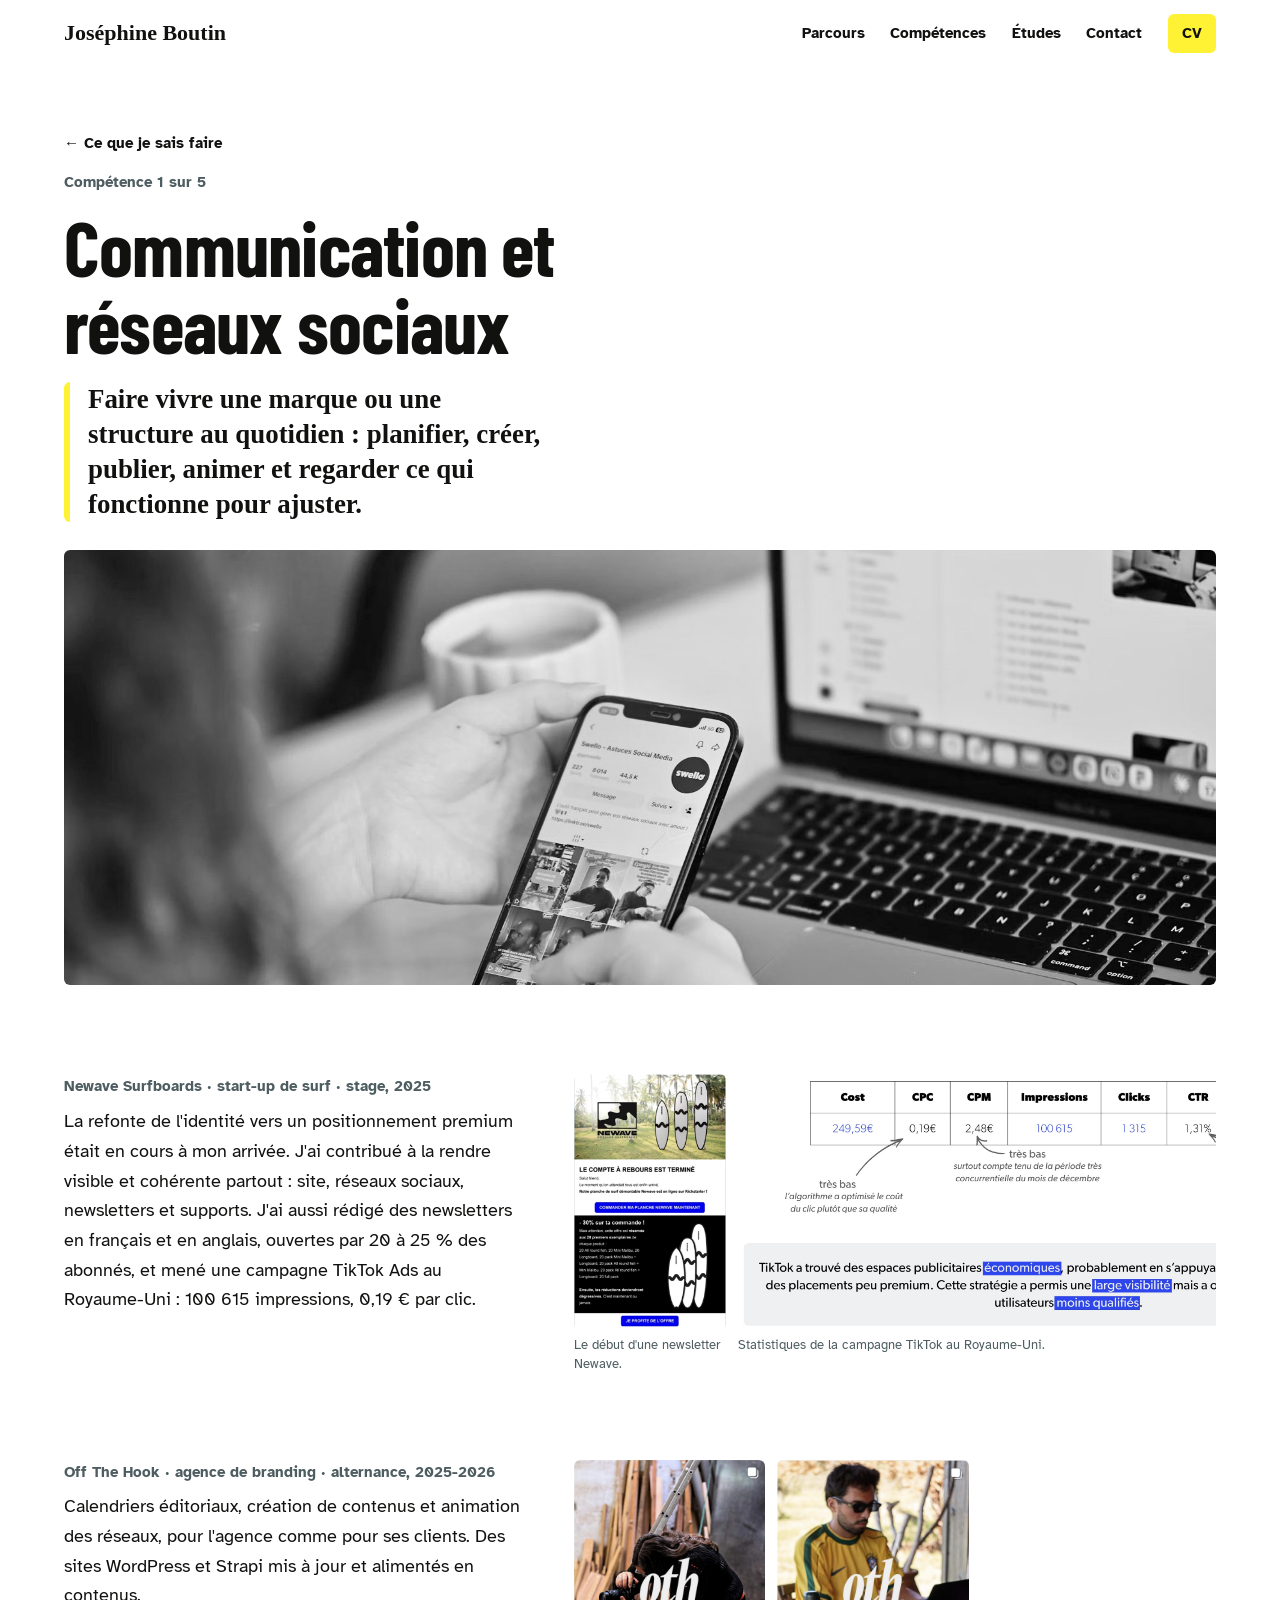
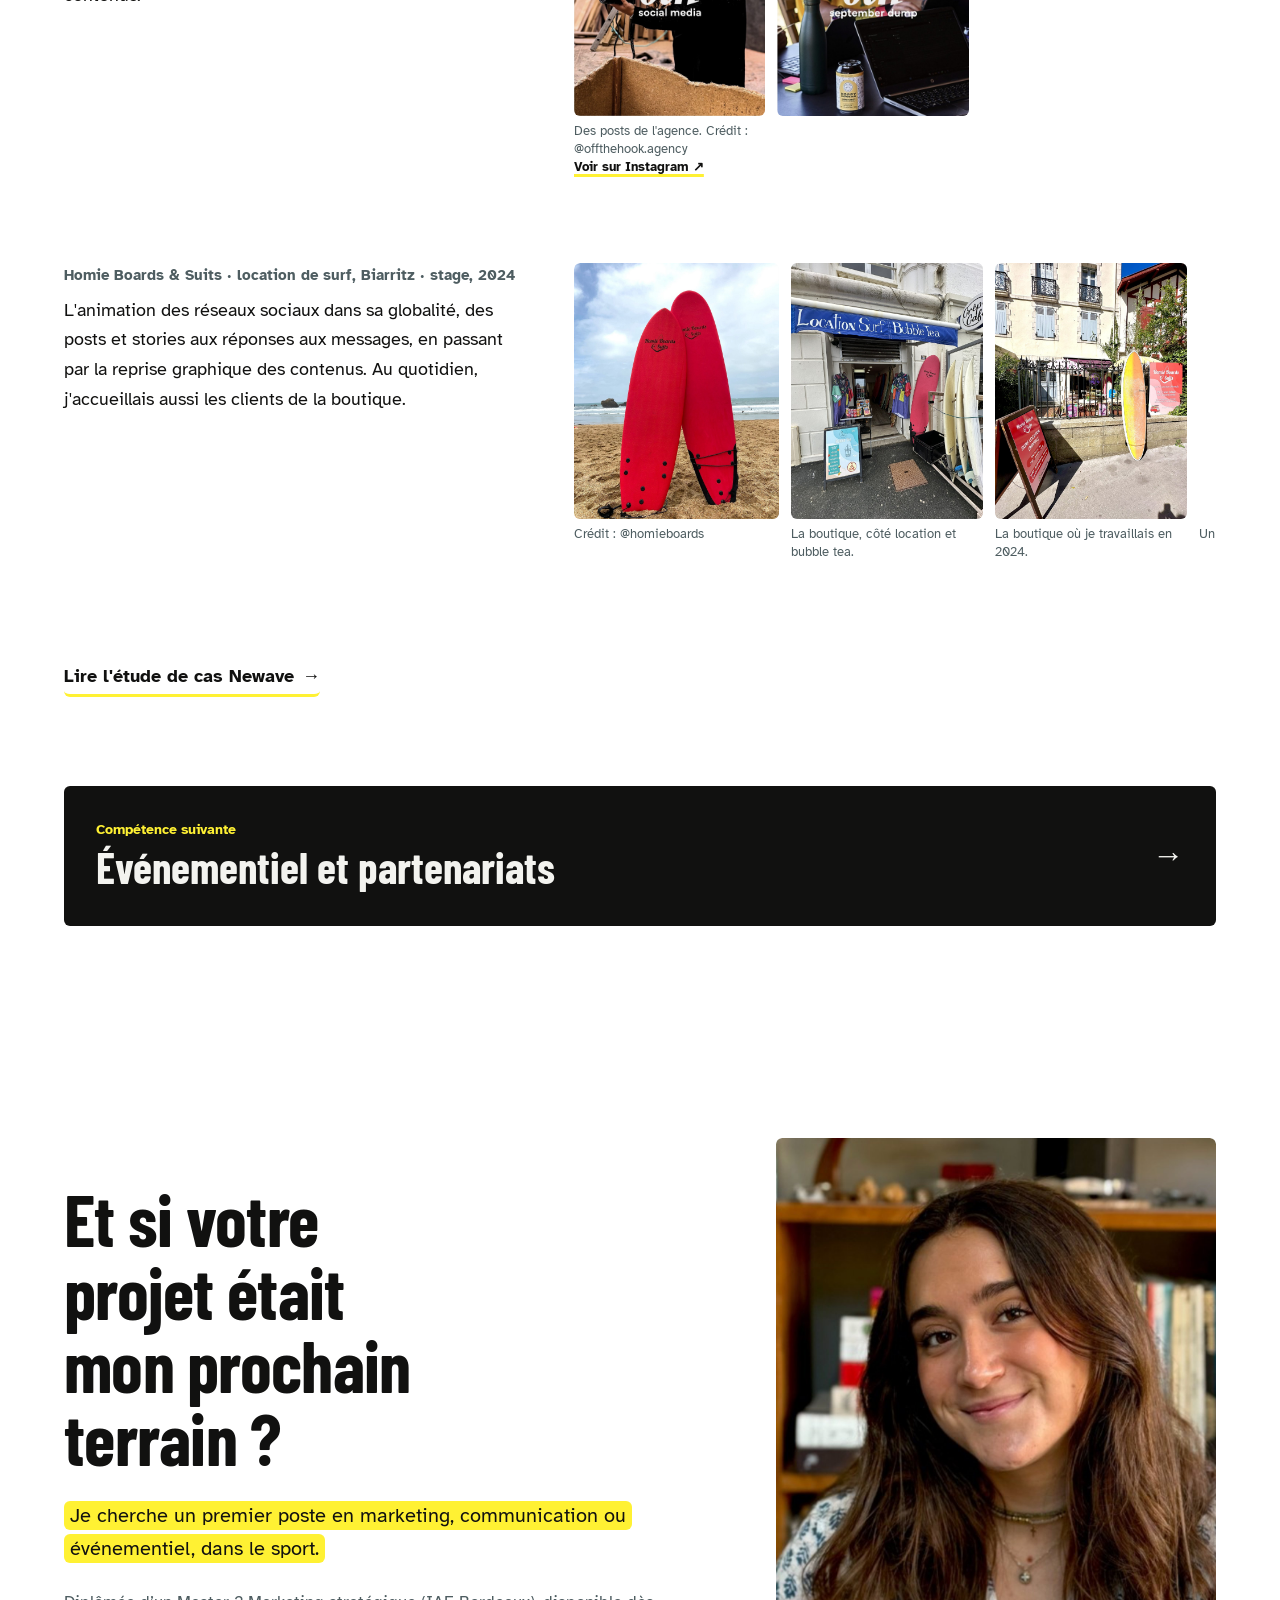
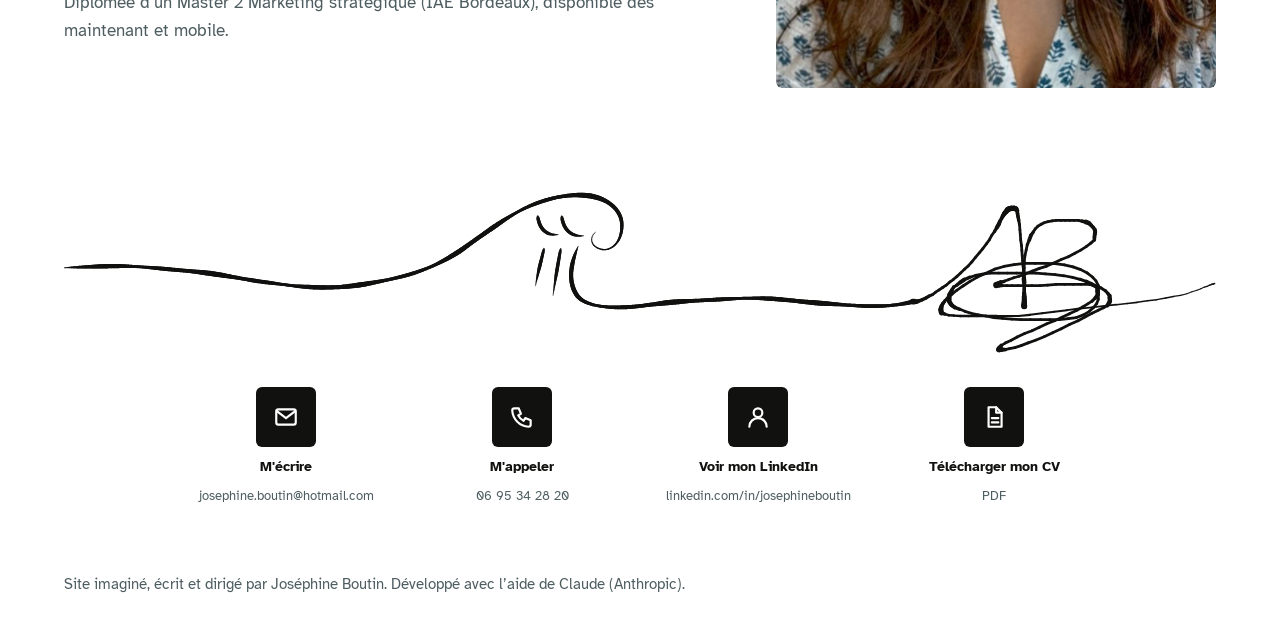
==== commit 84182886: "Add files via upload" ====
--- a/competence-communication.html
+++ b/competence-communication.html
@@ -78,5 +78,6 @@
 <canvas id="wipe" aria-hidden="true"></canvas>
 <div class="cursor" aria-hidden="true"></div>
 <script src="assets/site.js"></script>
+<script data-goatcounter="https://josephineboutin.goatcounter.com/count" async src="https://gc.zgo.at/count.js"></script>
 </body>
 </html>
--- a/assets/site.css
+++ b/assets/site.css
@@ -633,8 +633,8 @@
 .egg .back { place-items: center; justify-items: center; }
 .egg .dots { display: flex; gap: 8px; }
 .egg .dots i { width: 10px; height: 10px; border-radius: 50% !important; background: var(--encre); }
-@keyframes egg-buzz { 0%, 86%, 100% { transform: rotate(0); } 88% { transform: rotate(-2.5deg) translateX(-1px); } 90% { transform: rotate(2.5deg) translateX(1px); } 92% { transform: rotate(-2deg); } 94% { transform: rotate(2deg); } 96% { transform: rotate(-1deg); } }
-.egg button:not([aria-expanded="true"]) .back { animation: egg-buzz 3.2s ease-in-out 1.5s infinite; }
+@keyframes egg-buzz { 0%, 64%, 100% { transform: rotate(0); } 68% { transform: rotate(-3deg) translateX(-1px); } 73% { transform: rotate(3deg) translateX(1px); } 78% { transform: rotate(-2.5deg); } 83% { transform: rotate(2.5deg); } 88% { transform: rotate(-1.5deg); } 93% { transform: rotate(1deg); } }
+.egg button:not([aria-expanded="true"]) .back { animation: egg-buzz 1.6s ease-in-out .8s infinite; }
 .egg button:hover .back { animation-play-state: paused; }
 @media (prefers-reduced-motion: reduce) { .egg button .back { animation: none !important; } }
 .egg .front { background: var(--encre); color: var(--galet); transform: rotateY(180deg); }
@@ -736,3 +736,5 @@
 .lb button { position: absolute; background: #F3F3EF; color: #111110; border: 0; border-radius: 6px; width: 44px; height: 44px; font-size: 22px; cursor: pointer; }
 .lb .lb-x { top: max(16px, env(safe-area-inset-top)); right: 16px; }
 .lb .lb-p { left: 16px; top: 50%; } .lb .lb-n { right: 16px; top: 50%; }
+
+.hero .pin-run { position: relative; z-index: 2; }
